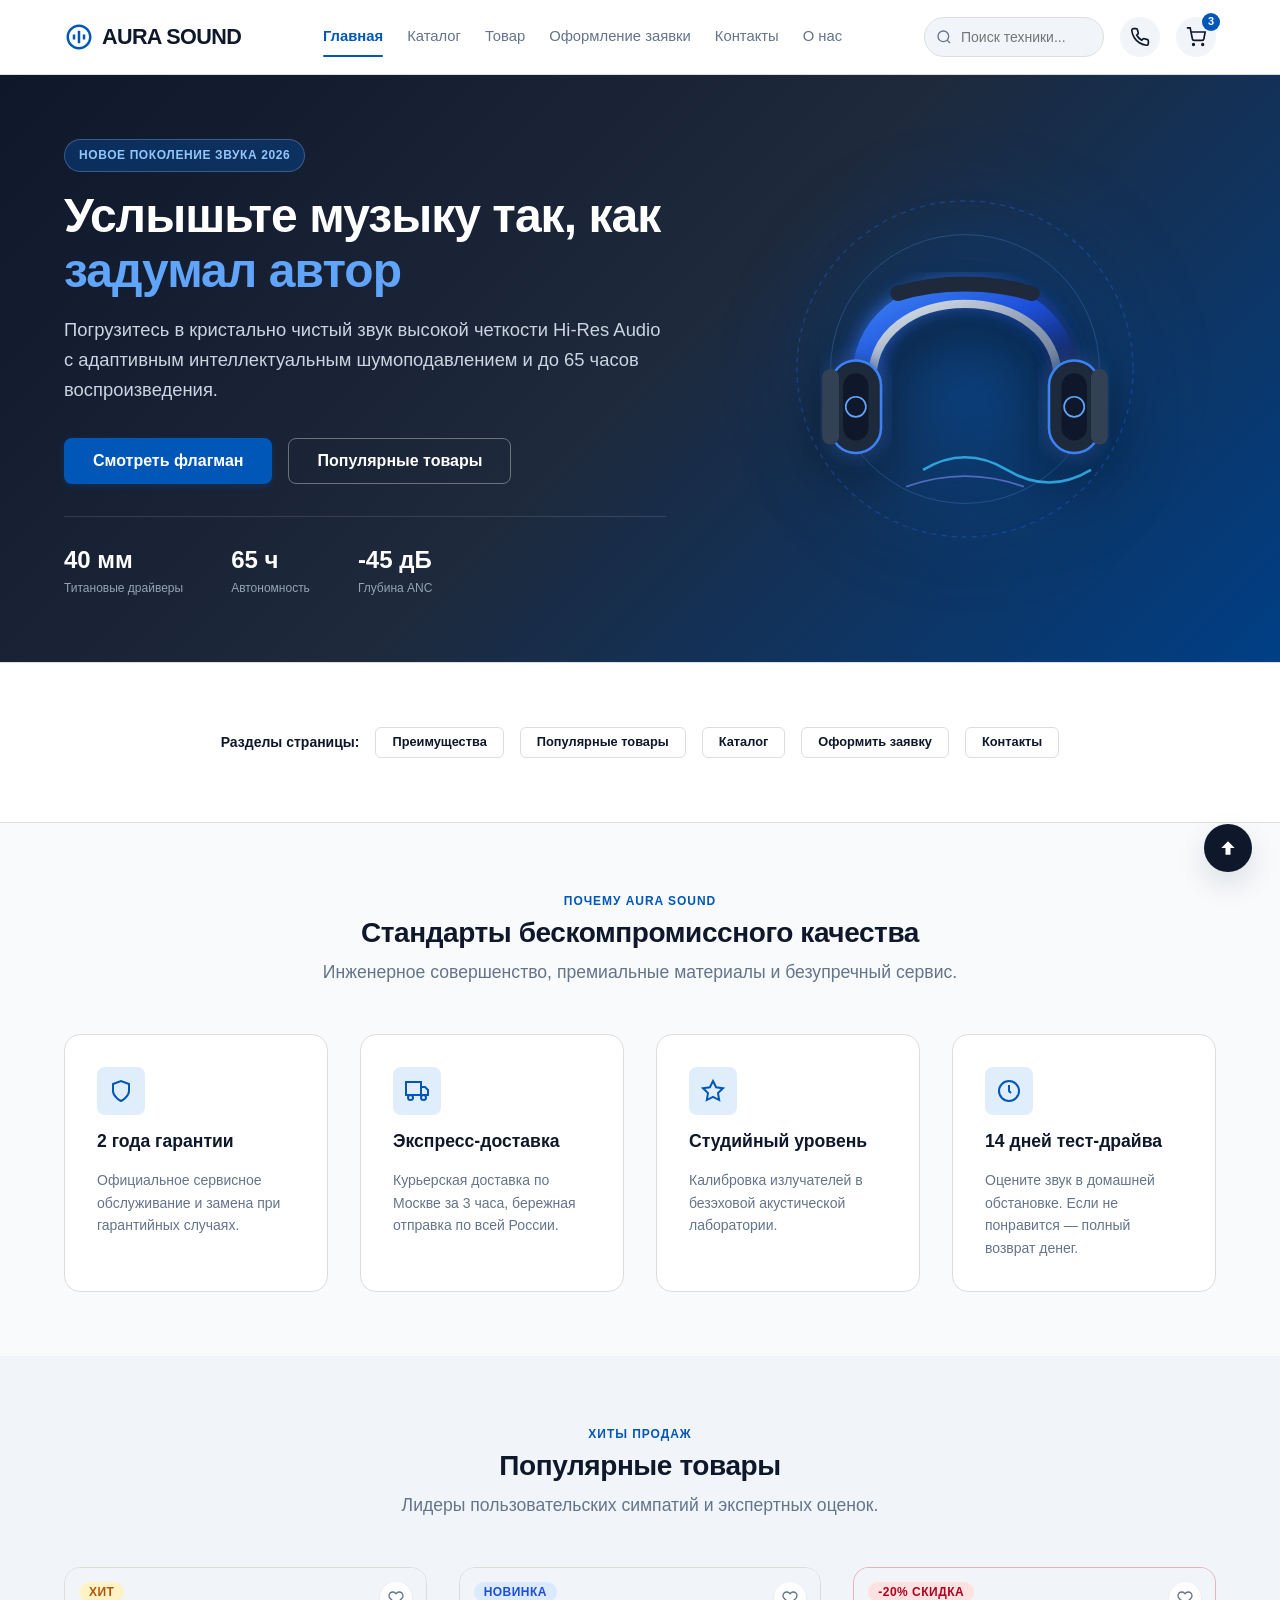
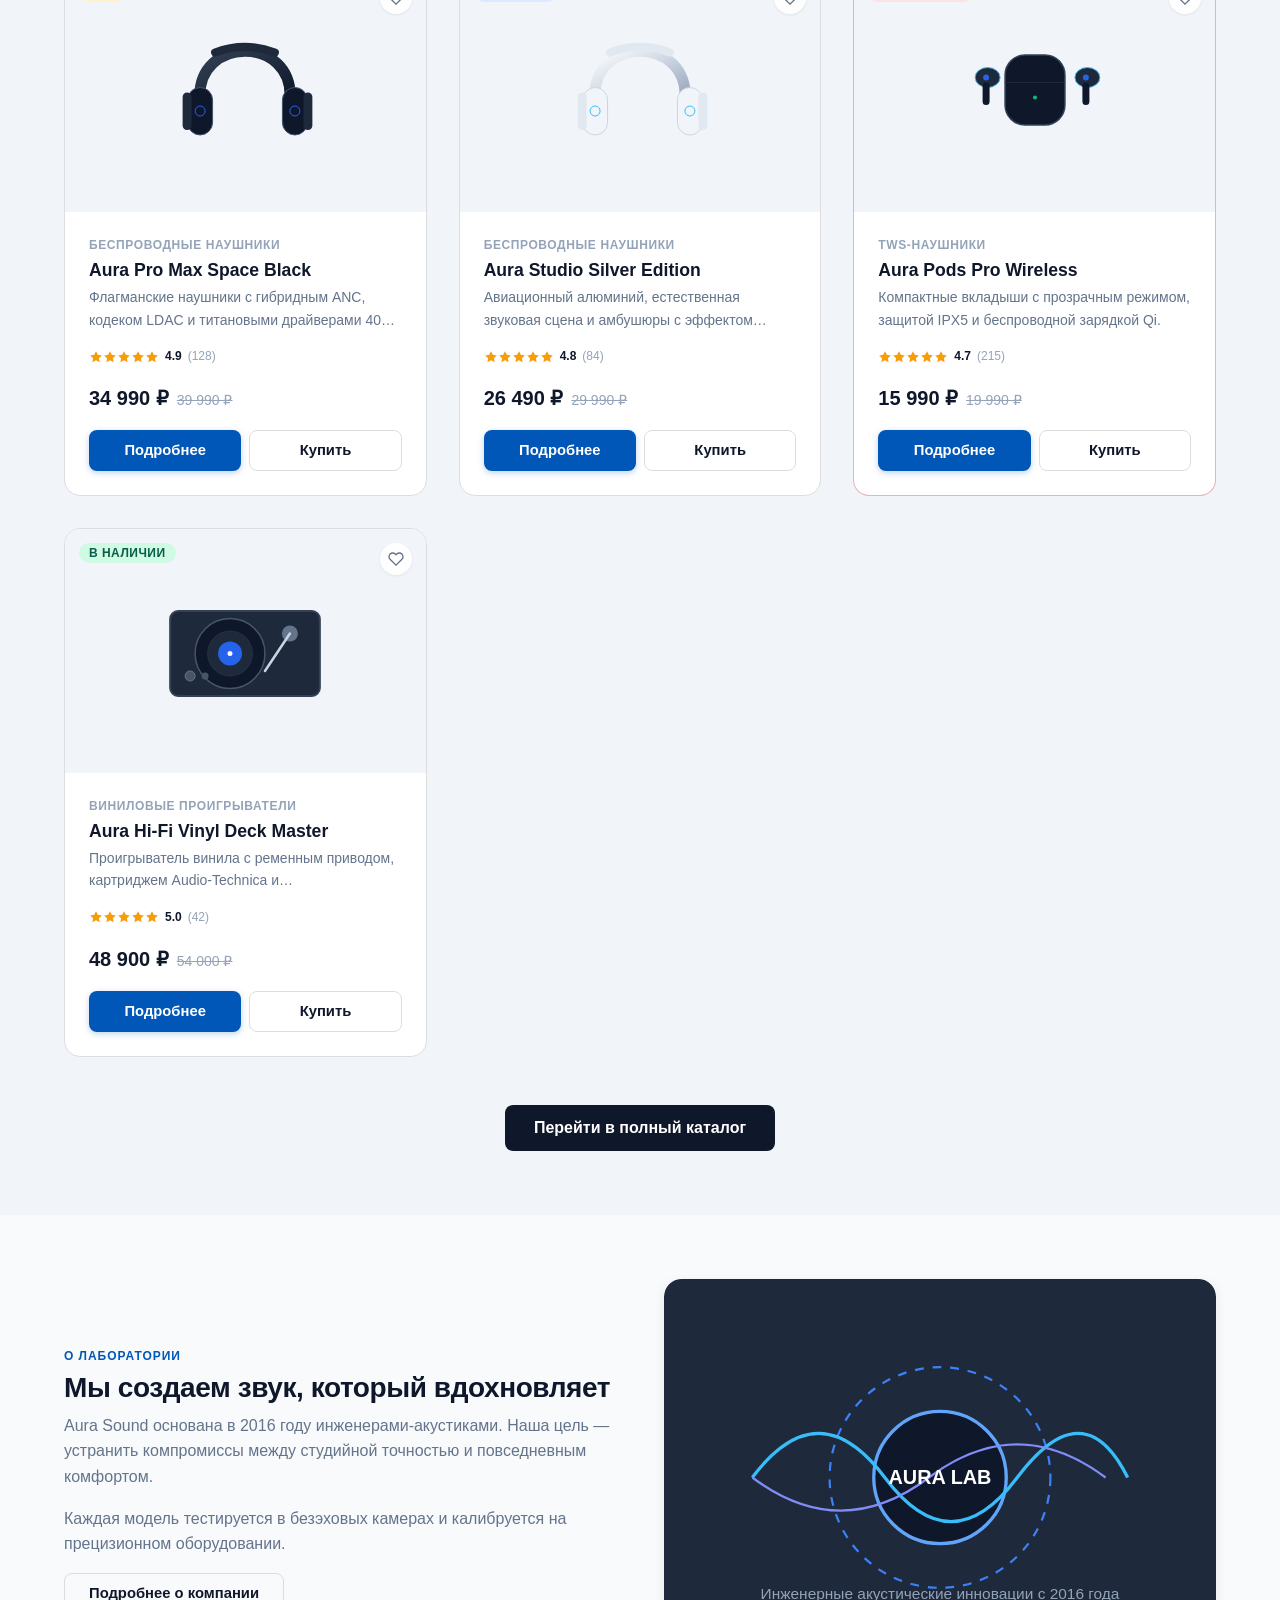
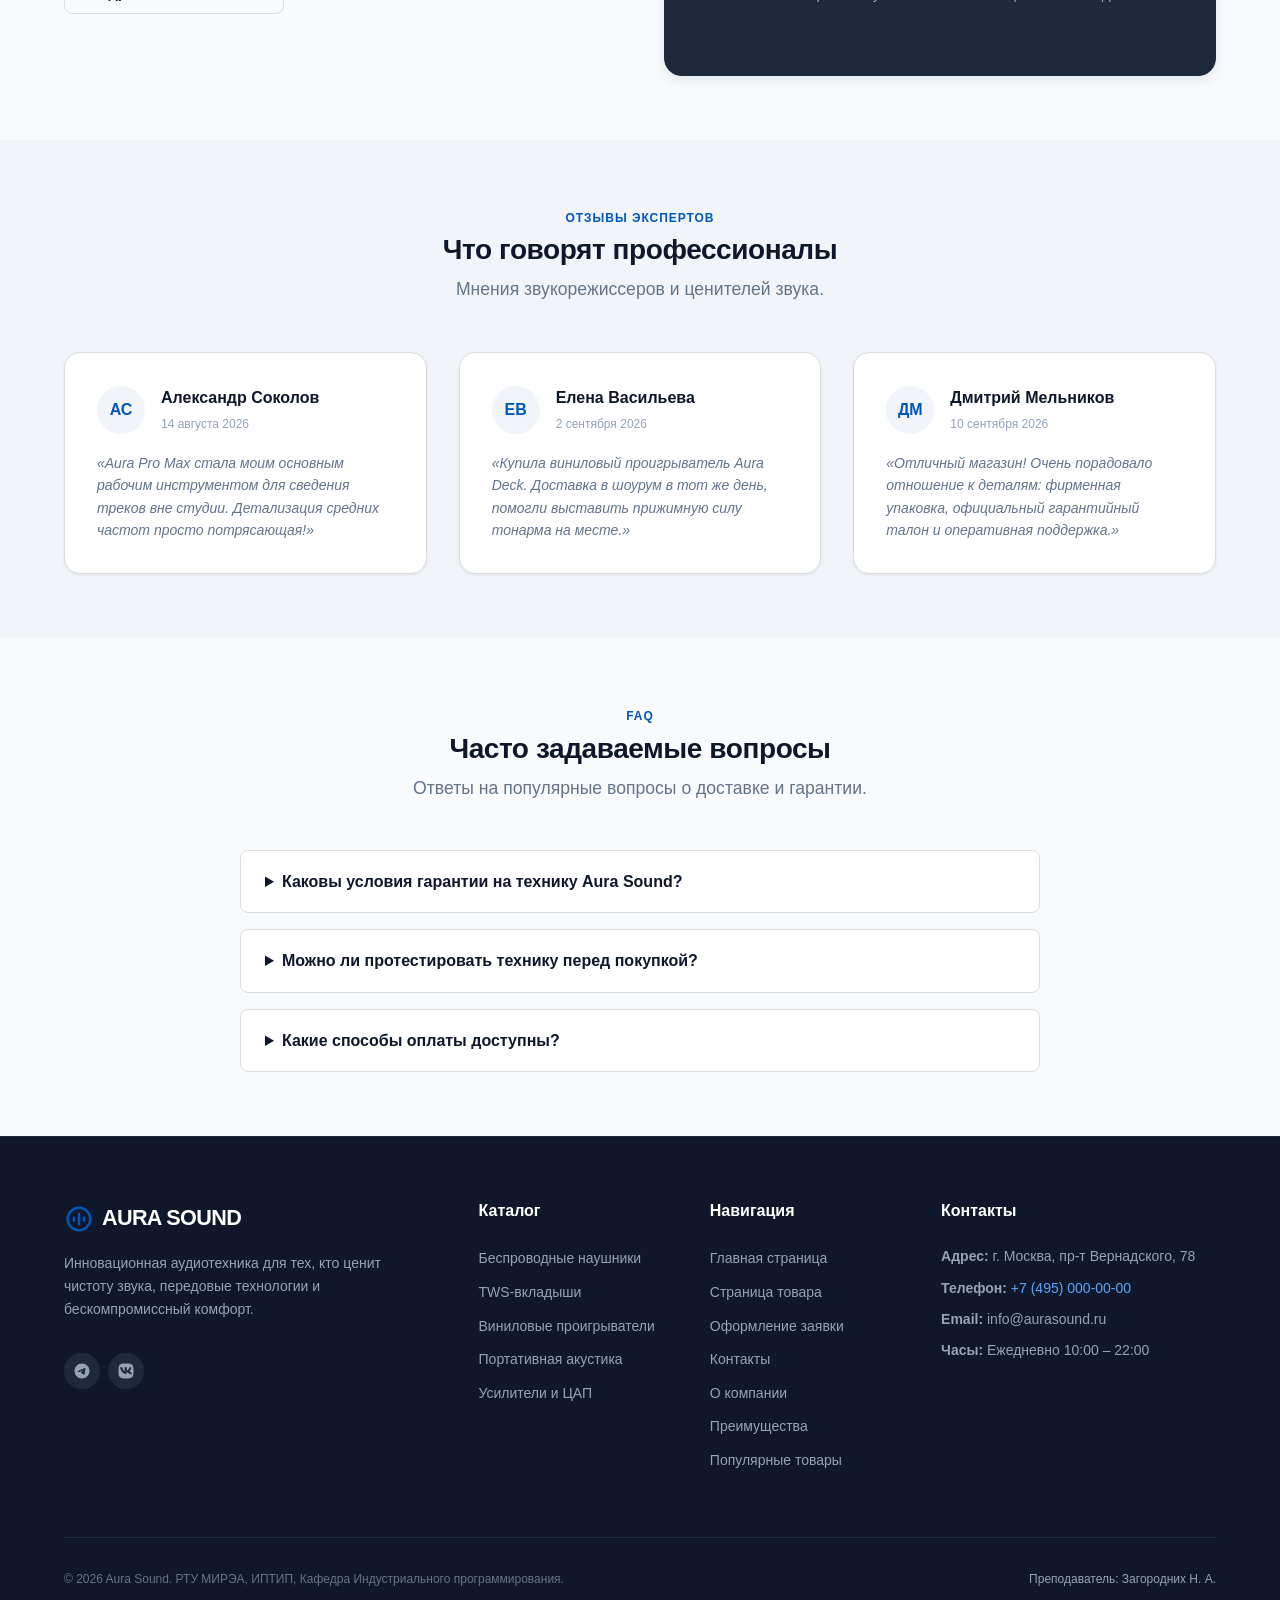
==== index.html @ e0ebefb5 "Разработка структуры и семантической разметки HTML-страниц" ====
<!DOCTYPE html>
<html lang="ru">
<head>
  <meta charset="UTF-8">
  <meta name="viewport" content="width=device-width, initial-scale=1.0">
  <meta name="description" content="Aura Sound — интернет-магазин аудиотехники, наушников и Hi-Fi компонентов.">
  <title>Главная — Aura Sound</title>
  <link rel="stylesheet" href="css/style.css">
</head>
<body id="top">
  <a href="#main-content" class="skip-link">Перейти к основному контенту</a>
  <header class="site-header">
    <div class="container site-header__inner">
      <a href="index.html" class="site-header__logo" aria-label="Aura Sound Главная">
        <svg class="site-header__logo-icon" viewBox="0 0 24 24">
          <path d="M12 2C6.48 2 2 6.48 2 12s4.48 10 10 10 10-4.48 10-10S17.52 2 12 2zm0 18c-4.41 0-8-3.59-8-8s3.59-8 8-8 8 3.59 8 8-3.59 8-8 8zm-1-13h2v10h-2zm-4 3h2v4H7zm8 0h2v4h-2z"/>
        </svg>
        <span>AURA SOUND</span>
      </a>

      <nav class="site-nav" aria-label="Основное меню">
        <ul class="site-nav__list">
          <li class="site-nav__item"><a href="index.html" class="site-nav__link site-nav__link--active" aria-current="page">Главная</a></li>
          <li class="site-nav__item"><a href="catalog.html" class="site-nav__link">Каталог</a></li>
          <li class="site-nav__item"><a href="product.html" class="site-nav__link">Товар</a></li>
          <li class="site-nav__item"><a href="order.html" class="site-nav__link">Оформление заявки</a></li>
          <li class="site-nav__item"><a href="contacts.html" class="site-nav__link">Контакты</a></li>
          <li class="site-nav__item"><a href="about.html" class="site-nav__link">О нас</a></li>
        </ul>
      </nav>

      <div class="site-header__actions">
        <div class="site-header__search">
          <svg class="site-header__search-icon" viewBox="0 0 24 24" fill="none" stroke="currentColor" stroke-width="2">
            <circle cx="11" cy="11" r="8"></circle>
            <line x1="21" y1="21" x2="16.65" y2="16.65"></line>
          </svg>
          <input type="search" class="site-header__search-input" placeholder="Поиск техники..." aria-label="Поиск по сайту">
        </div>

        <a href="#order-modal" data-modal-open class="site-header__action-btn" title="Быстрый заказ" aria-label="Быстрый заказ">
          <svg width="20" height="20" viewBox="0 0 24 24" fill="none" stroke="currentColor" stroke-width="2">
            <path d="M22 16.92v3a2 2 0 0 1-2.18 2 19.79 19.79 0 0 1-8.63-3.07 19.5 19.5 0 0 1-6-6 19.79 19.79 0 0 1-3.07-8.67A2 2 0 0 1 4.11 2h3a2 2 0 0 1 2 1.72 12.84 12.84 0 0 0 .7 2.81 2 2 0 0 1-.45 2.11L8.09 9.91a16 16 0 0 0 6 6l1.27-1.27a2 2 0 0 1 2.11-.45 12.84 12.84 0 0 0 2.81.7A2 2 0 0 1 22 16.92z"></path>
          </svg>
        </a>

        <a href="order.html" class="site-header__action-btn" title="Корзина" aria-label="Корзина">
          <svg width="20" height="20" viewBox="0 0 24 24" fill="none" stroke="currentColor" stroke-width="2">
            <circle cx="9" cy="21" r="1"></circle>
            <circle cx="20" cy="21" r="1"></circle>
            <path d="M1 1h4l2.68 13.39a2 2 0 0 0 2 1.61h9.72a2 2 0 0 0 2-1.61L23 6H6"></path>
          </svg>
          <span class="site-header__cart-badge">3</span>
        </a>
      </div>
    </div>
  </header>
  <main id="main-content" class="main">
    <section class="hero" aria-label="Промо-баннер">
      <div class="container hero__container">
        <div class="hero__content">
          <div class="hero__badge">Новое поколение звука 2026</div>
          <h1 class="hero__title">Услышьте музыку так, как <span>задумал автор</span></h1>
          <p class="hero__description">
            Погрузитесь в кристально чистый звук высокой четкости Hi-Res Audio с адаптивным интеллектуальным шумоподавлением и до 65 часов воспроизведения.
          </p>
          <div class="hero__buttons">
            <a href="product.html" class="button button--primary button--lg">Смотреть флагман</a>
            <a href="#popular" class="button button--outline-light button--lg">Популярные товары</a>
          </div>
          <div class="hero__stats">
            <div class="hero__stat-item">
              <span class="hero__stat-num">40 мм</span>
              <span class="hero__stat-label">Титановые драйверы</span>
            </div>
            <div class="hero__stat-item">
              <span class="hero__stat-num">65 ч</span>
              <span class="hero__stat-label">Автономность</span>
            </div>
            <div class="hero__stat-item">
              <span class="hero__stat-num">-45 дБ</span>
              <span class="hero__stat-label">Глубина ANC</span>
            </div>
          </div>
        </div>
        <div class="hero__image-wrapper">
          <div class="hero__image-bg"></div>
          <img src="images/hero-headphones.svg" alt="Наушники Aura Pro Max" class="hero__image">
        </div>
      </div>
    </section>

    <section class="section section--surface" aria-label="Быстрая навигация">
      <div class="container" style="display: flex; align-items: center; justify-content: center; gap: 16px; flex-wrap: wrap;">
        <span style="font-weight: 600; color: var(--color-text); font-size: 0.875rem;">Разделы страницы:</span>
        <a href="index.html#advantages" class="button button--outline button--sm">Преимущества</a>
        <a href="index.html#popular" class="button button--outline button--sm">Популярные товары</a>
        <a href="catalog.html" class="button button--outline button--sm">Каталог</a>
        <a href="order.html" class="button button--outline button--sm">Оформить заявку</a>
        <a href="index.html#contacts" class="button button--outline button--sm">Контакты</a>
      </div>
    </section>

    <section id="advantages" class="section">
      <div class="container">
        <header class="section__header">
          <span class="section__tag">Почему Aura Sound</span>
          <h2 class="section__title">Стандарты бескомпромиссного качества</h2>
          <p class="section__subtitle">Инженерное совершенство, премиальные материалы и безупречный сервис.</p>
        </header>
        <div class="grid-features">
          <article class="feature-card">
            <div class="feature-card__icon-box">
              <svg width="24" height="24" viewBox="0 0 24 24" fill="none" stroke="currentColor" stroke-width="2"><path d="M12 22s8-4 8-10V5l-8-3-8 3v7c0 6 8 10 8 10z"/></svg>
            </div>
            <h3 class="feature-card__title">2 года гарантии</h3>
            <p class="feature-card__text">Официальное сервисное обслуживание и замена при гарантийных случаях.</p>
          </article>
          <article class="feature-card">
            <div class="feature-card__icon-box">
              <svg width="24" height="24" viewBox="0 0 24 24" fill="none" stroke="currentColor" stroke-width="2"><rect x="1" y="3" width="15" height="13"/><polygon points="16 8 20 8 23 11 23 16 16 16 16 8"/><circle cx="5.5" cy="18.5" r="2.5"/><circle cx="18.5" cy="18.5" r="2.5"/></svg>
            </div>
            <h3 class="feature-card__title">Экспресс-доставка</h3>
            <p class="feature-card__text">Курьерская доставка по Москве за 3 часа, бережная отправка по всей России.</p>
          </article>
          <article class="feature-card">
            <div class="feature-card__icon-box">
              <svg width="24" height="24" viewBox="0 0 24 24" fill="none" stroke="currentColor" stroke-width="2"><polygon points="12 2 15.09 8.26 22 9.27 17 14.14 18.18 21.02 12 17.77 5.82 21.02 7 14.14 2 9.27 8.91 8.26 12 2"/></svg>
            </div>
            <h3 class="feature-card__title">Студийный уровень</h3>
            <p class="feature-card__text">Калибровка излучателей в безэховой акустической лаборатории.</p>
          </article>
          <article class="feature-card">
            <div class="feature-card__icon-box">
              <svg width="24" height="24" viewBox="0 0 24 24" fill="none" stroke="currentColor" stroke-width="2"><circle cx="12" cy="12" r="10"/><polyline points="12 6 12 12 14 14"/></svg>
            </div>
            <h3 class="feature-card__title">14 дней тест-драйва</h3>
            <p class="feature-card__text">Оцените звук в домашней обстановке. Если не понравится — полный возврат денег.</p>
          </article>
        </div>
      </div>
    </section>

    <section id="popular" class="section section--muted">
      <div class="container">
        <header class="section__header">
          <span class="section__tag">Хиты продаж</span>
          <h2 class="section__title">Популярные товары</h2>
          <p class="section__subtitle">Лидеры пользовательских симпатий и экспертных оценок.</p>
        </header>

        <div class="grid-catalog">
          <article class="product-card">
            <span class="badge badge--hit product-card__badge">Хит</span>
            <a href="#order-modal" data-modal-open class="product-card__wishlist-btn" title="В избранное" aria-label="В избранное">
              <svg width="16" height="16" viewBox="0 0 24 24" fill="none" stroke="currentColor" stroke-width="2"><path d="M20.84 4.61a5.5 5.5 0 0 0-7.78 0L12 5.67l-1.06-1.06a5.5 5.5 0 0 0-7.78 7.78l1.06 1.06L12 21.23l7.78-7.78 1.06-1.06a5.5 5.5 0 0 0 0-7.78z"/></svg>
            </a>
            <div class="product-card__image-box">
              <img src="images/product-headphones-black.svg" alt="Aura Pro Max" class="product-card__img">
            </div>
            <div class="product-card__body">
              <span class="product-card__category">Беспроводные наушники</span>
              <h3 class="product-card__title"><a href="product.html" class="product-card__title-link">Aura Pro Max Space Black</a></h3>
              <p class="product-card__description">Флагманские наушники с гибридным ANC, кодеком LDAC и титановыми драйверами 40 мм.</p>
              <div class="product-card__rating">
                <div class="product-card__stars">
                  <svg viewBox="0 0 24 24"><polygon points="12 2 15.09 8.26 22 9.27 17 14.14 18.18 21.02 12 17.77 5.82 21.02 7 14.14 2 9.27 8.91 8.26 12 2"/></svg>
                  <svg viewBox="0 0 24 24"><polygon points="12 2 15.09 8.26 22 9.27 17 14.14 18.18 21.02 12 17.77 5.82 21.02 7 14.14 2 9.27 8.91 8.26 12 2"/></svg>
                  <svg viewBox="0 0 24 24"><polygon points="12 2 15.09 8.26 22 9.27 17 14.14 18.18 21.02 12 17.77 5.82 21.02 7 14.14 2 9.27 8.91 8.26 12 2"/></svg>
                  <svg viewBox="0 0 24 24"><polygon points="12 2 15.09 8.26 22 9.27 17 14.14 18.18 21.02 12 17.77 5.82 21.02 7 14.14 2 9.27 8.91 8.26 12 2"/></svg>
                  <svg viewBox="0 0 24 24"><polygon points="12 2 15.09 8.26 22 9.27 17 14.14 18.18 21.02 12 17.77 5.82 21.02 7 14.14 2 9.27 8.91 8.26 12 2"/></svg>
                </div>
                <span class="product-card__rating-value">4.9</span>
                <span class="product-card__reviews-count">(128)</span>
              </div>
              <div class="product-card__price-row">
                <span class="product-card__price">34 990 ₽</span>
                <span class="product-card__price-old">39 990 ₽</span>
              </div>
              <footer class="product-card__footer">
                <a href="product.html" class="button button--primary product-card__button">Подробнее</a>
                <a href="order.html" class="button button--outline product-card__button">Купить</a>
              </footer>
            </div>
          </article>

          <article class="product-card">
            <span class="badge badge--new product-card__badge">Новинка</span>
            <a href="#order-modal" data-modal-open class="product-card__wishlist-btn" title="В избранное" aria-label="В избранное">
              <svg width="16" height="16" viewBox="0 0 24 24" fill="none" stroke="currentColor" stroke-width="2"><path d="M20.84 4.61a5.5 5.5 0 0 0-7.78 0L12 5.67l-1.06-1.06a5.5 5.5 0 0 0-7.78 7.78l1.06 1.06L12 21.23l7.78-7.78 1.06-1.06a5.5 5.5 0 0 0 0-7.78z"/></svg>
            </a>
            <div class="product-card__image-box">
              <img src="images/product-headphones-silver.svg" alt="Aura Studio Silver" class="product-card__img">
            </div>
            <div class="product-card__body">
              <span class="product-card__category">Беспроводные наушники</span>
              <h3 class="product-card__title"><a href="product.html" class="product-card__title-link">Aura Studio Silver Edition</a></h3>
              <p class="product-card__description">Авиационный алюминий, естественная звуковая сцена и амбушюры с эффектом памяти.</p>
              <div class="product-card__rating">
                <div class="product-card__stars">
                  <svg viewBox="0 0 24 24"><polygon points="12 2 15.09 8.26 22 9.27 17 14.14 18.18 21.02 12 17.77 5.82 21.02 7 14.14 2 9.27 8.91 8.26 12 2"/></svg>
                  <svg viewBox="0 0 24 24"><polygon points="12 2 15.09 8.26 22 9.27 17 14.14 18.18 21.02 12 17.77 5.82 21.02 7 14.14 2 9.27 8.91 8.26 12 2"/></svg>
                  <svg viewBox="0 0 24 24"><polygon points="12 2 15.09 8.26 22 9.27 17 14.14 18.18 21.02 12 17.77 5.82 21.02 7 14.14 2 9.27 8.91 8.26 12 2"/></svg>
                  <svg viewBox="0 0 24 24"><polygon points="12 2 15.09 8.26 22 9.27 17 14.14 18.18 21.02 12 17.77 5.82 21.02 7 14.14 2 9.27 8.91 8.26 12 2"/></svg>
                  <svg viewBox="0 0 24 24"><polygon points="12 2 15.09 8.26 22 9.27 17 14.14 18.18 21.02 12 17.77 5.82 21.02 7 14.14 2 9.27 8.91 8.26 12 2"/></svg>
                </div>
                <span class="product-card__rating-value">4.8</span>
                <span class="product-card__reviews-count">(84)</span>
              </div>
              <div class="product-card__price-row">
                <span class="product-card__price">26 490 ₽</span>
                <span class="product-card__price-old">29 990 ₽</span>
              </div>
              <footer class="product-card__footer">
                <a href="product.html" class="button button--primary product-card__button">Подробнее</a>
                <a href="order.html" class="button button--outline product-card__button">Купить</a>
              </footer>
            </div>
          </article>

          <article class="product-card product-card--discount">
            <span class="badge badge--discount product-card__badge">-20% Скидка</span>
            <a href="#order-modal" data-modal-open class="product-card__wishlist-btn" title="В избранное" aria-label="В избранное">
              <svg width="16" height="16" viewBox="0 0 24 24" fill="none" stroke="currentColor" stroke-width="2"><path d="M20.84 4.61a5.5 5.5 0 0 0-7.78 0L12 5.67l-1.06-1.06a5.5 5.5 0 0 0-7.78 7.78l1.06 1.06L12 21.23l7.78-7.78 1.06-1.06a5.5 5.5 0 0 0 0-7.78z"/></svg>
            </a>
            <div class="product-card__image-box">
              <img src="images/product-earbuds.svg" alt="Aura Pods Pro" class="product-card__img">
            </div>
            <div class="product-card__body">
              <span class="product-card__category">TWS-наушники</span>
              <h3 class="product-card__title"><a href="product.html" class="product-card__title-link">Aura Pods Pro Wireless</a></h3>
              <p class="product-card__description">Компактные вкладыши с прозрачным режимом, защитой IPX5 и беспроводной зарядкой Qi.</p>
              <div class="product-card__rating">
                <div class="product-card__stars">
                  <svg viewBox="0 0 24 24"><polygon points="12 2 15.09 8.26 22 9.27 17 14.14 18.18 21.02 12 17.77 5.82 21.02 7 14.14 2 9.27 8.91 8.26 12 2"/></svg>
                  <svg viewBox="0 0 24 24"><polygon points="12 2 15.09 8.26 22 9.27 17 14.14 18.18 21.02 12 17.77 5.82 21.02 7 14.14 2 9.27 8.91 8.26 12 2"/></svg>
                  <svg viewBox="0 0 24 24"><polygon points="12 2 15.09 8.26 22 9.27 17 14.14 18.18 21.02 12 17.77 5.82 21.02 7 14.14 2 9.27 8.91 8.26 12 2"/></svg>
                  <svg viewBox="0 0 24 24"><polygon points="12 2 15.09 8.26 22 9.27 17 14.14 18.18 21.02 12 17.77 5.82 21.02 7 14.14 2 9.27 8.91 8.26 12 2"/></svg>
                  <svg viewBox="0 0 24 24"><polygon points="12 2 15.09 8.26 22 9.27 17 14.14 18.18 21.02 12 17.77 5.82 21.02 7 14.14 2 9.27 8.91 8.26 12 2"/></svg>
                </div>
                <span class="product-card__rating-value">4.7</span>
                <span class="product-card__reviews-count">(215)</span>
              </div>
              <div class="product-card__price-row">
                <span class="product-card__price">15 990 ₽</span>
                <span class="product-card__price-old">19 990 ₽</span>
              </div>
              <footer class="product-card__footer">
                <a href="product.html" class="button button--primary product-card__button">Подробнее</a>
                <a href="order.html" class="button button--outline product-card__button">Купить</a>
              </footer>
            </div>
          </article>

          <article class="product-card">
            <span class="badge badge--stock product-card__badge">В наличии</span>
            <a href="#order-modal" data-modal-open class="product-card__wishlist-btn" title="В избранное" aria-label="В избранное">
              <svg width="16" height="16" viewBox="0 0 24 24" fill="none" stroke="currentColor" stroke-width="2"><path d="M20.84 4.61a5.5 5.5 0 0 0-7.78 0L12 5.67l-1.06-1.06a5.5 5.5 0 0 0-7.78 7.78l1.06 1.06L12 21.23l7.78-7.78 1.06-1.06a5.5 5.5 0 0 0 0-7.78z"/></svg>
            </a>
            <div class="product-card__image-box">
              <img src="images/product-turntable.svg" alt="Aura Vinyl Deck" class="product-card__img">
            </div>
            <div class="product-card__body">
              <span class="product-card__category">Виниловые проигрыватели</span>
              <h3 class="product-card__title"><a href="product.html" class="product-card__title-link">Aura Hi-Fi Vinyl Deck Master</a></h3>
              <p class="product-card__description">Проигрыватель винила с ременным приводом, картриджем Audio-Technica и фонокорректором.</p>
              <div class="product-card__rating">
                <div class="product-card__stars">
                  <svg viewBox="0 0 24 24"><polygon points="12 2 15.09 8.26 22 9.27 17 14.14 18.18 21.02 12 17.77 5.82 21.02 7 14.14 2 9.27 8.91 8.26 12 2"/></svg>
                  <svg viewBox="0 0 24 24"><polygon points="12 2 15.09 8.26 22 9.27 17 14.14 18.18 21.02 12 17.77 5.82 21.02 7 14.14 2 9.27 8.91 8.26 12 2"/></svg>
                  <svg viewBox="0 0 24 24"><polygon points="12 2 15.09 8.26 22 9.27 17 14.14 18.18 21.02 12 17.77 5.82 21.02 7 14.14 2 9.27 8.91 8.26 12 2"/></svg>
                  <svg viewBox="0 0 24 24"><polygon points="12 2 15.09 8.26 22 9.27 17 14.14 18.18 21.02 12 17.77 5.82 21.02 7 14.14 2 9.27 8.91 8.26 12 2"/></svg>
                  <svg viewBox="0 0 24 24"><polygon points="12 2 15.09 8.26 22 9.27 17 14.14 18.18 21.02 12 17.77 5.82 21.02 7 14.14 2 9.27 8.91 8.26 12 2"/></svg>
                </div>
                <span class="product-card__rating-value">5.0</span>
                <span class="product-card__reviews-count">(42)</span>
              </div>
              <div class="product-card__price-row">
                <span class="product-card__price">48 900 ₽</span>
                <span class="product-card__price-old">54 000 ₽</span>
              </div>
              <footer class="product-card__footer">
                <a href="product.html" class="button button--primary product-card__button">Подробнее</a>
                <a href="order.html" class="button button--outline product-card__button">Купить</a>
              </footer>
            </div>
          </article>
        </div>

        <div style="text-align: center; margin-top: var(--space-2xl);">
          <a href="catalog.html" class="button button--dark button--lg">Перейти в полный каталог</a>
        </div>
      </div>
    </section>

    <section class="section">
      <div class="container">
        <div class="grid-2col">
          <div>
            <span class="section__tag">О лаборатории</span>
            <h2 class="section__title">Мы создаем звук, который вдохновляет</h2>
            <p style="color: var(--color-text-muted);">
              Aura Sound основана в 2016 году инженерами-акустиками. Наша цель — устранить компромиссы между студийной точностью и повседневным комфортом.
            </p>
            <p style="color: var(--color-text-muted);">
              Каждая модель тестируется в безэховых камерах и калибруется на прецизионном оборудовании.
            </p>
            <a href="about.html" class="button button--outline">Подробнее о компании</a>
          </div>
          <div>
            <img src="images/about-history.svg" alt="Акустическая лаборатория" style="border-radius: var(--radius-lg); box-shadow: var(--shadow-md);">
          </div>
        </div>
      </div>
    </section>

    <section class="section section--muted">
      <div class="container">
        <header class="section__header">
          <span class="section__tag">Отзывы экспертов</span>
          <h2 class="section__title">Что говорят профессионалы</h2>
          <p class="section__subtitle">Мнения звукорежиссеров и ценителей звука.</p>
        </header>
        <div class="grid-3col">
          <article class="review-card">
            <div class="review-card__header">
              <div class="review-card__avatar">АС</div>
              <div>
                <div class="review-card__name">Александр Соколов</div>
                <time datetime="2026-08-14" class="review-card__date">14 августа 2026</time>
              </div>
            </div>
            <p class="review-card__text">
              «Aura Pro Max стала моим основным рабочим инструментом для сведения треков вне студии. Детализация средних частот просто потрясающая!»
            </p>
          </article>
          <article class="review-card">
            <div class="review-card__header">
              <div class="review-card__avatar">ЕВ</div>
              <div>
                <div class="review-card__name">Елена Васильева</div>
                <time datetime="2026-09-02" class="review-card__date">2 сентября 2026</time>
              </div>
            </div>
            <p class="review-card__text">
              «Купила виниловый проигрыватель Aura Deck. Доставка в шоурум в тот же день, помогли выставить прижимную силу тонарма на месте.»
            </p>
          </article>
          <article class="review-card">
            <div class="review-card__header">
              <div class="review-card__avatar">ДМ</div>
              <div>
                <div class="review-card__name">Дмитрий Мельников</div>
                <time datetime="2026-09-10" class="review-card__date">10 сентября 2026</time>
              </div>
            </div>
            <p class="review-card__text">
              «Отличный магазин! Очень порадовало отношение к деталям: фирменная упаковка, официальный гарантийный талон и оперативная поддержка.»
            </p>
          </article>
        </div>
      </div>
    </section>

    <section class="section">
      <div class="container">
        <header class="section__header">
          <span class="section__tag">FAQ</span>
          <h2 class="section__title">Часто задаваемые вопросы</h2>
          <p class="section__subtitle">Ответы на популярные вопросы о доставке и гарантии.</p>
        </header>
        <div style="max-width: 800px; margin: 0 auto; display: flex; flex-direction: column; gap: 16px;">
          <details style="background: var(--color-surface); border: 1px solid var(--color-border); border-radius: var(--radius-md); padding: 18px 24px; cursor: pointer;">
            <summary style="font-weight: 600; color: var(--color-text); outline: none;">Каковы условия гарантии на технику Aura Sound?</summary>
            <p style="margin-top: 12px; color: var(--color-text-muted); font-size: 0.875rem;">
              На всю продукцию действует 2 года официальной гарантии с сервисным обслуживанием и быстрой заменой.
            </p>
          </details>
          <details style="background: var(--color-surface); border: 1px solid var(--color-border); border-radius: var(--radius-md); padding: 18px 24px; cursor: pointer;">
            <summary style="font-weight: 600; color: var(--color-text); outline: none;">Можно ли протестировать технику перед покупкой?</summary>
            <p style="margin-top: 12px; color: var(--color-text-muted); font-size: 0.875rem;">
              Да, в наших шоурумах оборудованы зоны прослушивания, где можно оценить любые треки со своего плеера или смартфона.
            </p>
          </details>
          <details style="background: var(--color-surface); border: 1px solid var(--color-border); border-radius: var(--radius-md); padding: 18px 24px; cursor: pointer;">
            <summary style="font-weight: 600; color: var(--color-text); outline: none;">Какие способы оплаты доступны?</summary>
            <p style="margin-top: 12px; color: var(--color-text-muted); font-size: 0.875rem;">
              Оплата банковскими картами (МИР, Visa, Mastercard), через СБП по QR-коду, а также при получении курьеру.
            </p>
          </details>
        </div>
      </div>
    </section>
  </main>
  <footer class="site-footer" id="contacts">
    <div class="container">
      <div class="site-footer__grid">
        <div class="site-footer__brand">
          <a href="index.html" class="site-header__logo site-footer__logo">
            <svg class="site-header__logo-icon" viewBox="0 0 24 24">
              <path d="M12 2C6.48 2 2 6.48 2 12s4.48 10 10 10 10-4.48 10-10S17.52 2 12 2zm0 18c-4.41 0-8-3.59-8-8s3.59-8 8-8 8 3.59 8 8-3.59 8-8 8zm-1-13h2v10h-2zm-4 3h2v4H7zm8 0h2v4h-2z"/>
            </svg>
            <span>AURA SOUND</span>
          </a>
          <p class="site-footer__text">
            Инновационная аудиотехника для тех, кто ценит чистоту звука, передовые технологии и бескомпромиссный комфорт.
          </p>
          <div class="site-footer__socials">
            <a href="https://t.me" target="_blank" rel="noopener noreferrer" class="site-footer__social-link" title="Telegram" aria-label="Telegram">
              <svg width="18" height="18" viewBox="0 0 24 24" fill="currentColor"><path d="M12 2C6.48 2 2 6.48 2 12s4.48 10 10 10 10-4.48 10-10S17.52 2 12 2zm4.64 6.8c-.15 1.58-.8 5.42-1.13 7.19-.14.75-.42 1-.68 1.03-.58.05-1.02-.38-1.58-.75-.88-.58-1.38-.94-2.23-1.5-.99-.65-.35-1.01.22-1.59.15-.15 2.71-2.48 2.76-2.69a.2.2 0 00-.05-.18c-.06-.05-.14-.03-.21-.02-.09.02-1.49.95-4.22 2.79-.4.27-.76.41-1.08.4-.36-.01-1.04-.2-1.55-.37-.63-.2-1.12-.31-1.08-.66.02-.18.27-.36.75-.55 2.92-1.27 4.86-2.11 5.83-2.51 2.78-1.16 3.35-1.36 3.73-1.36.08 0 .27.02.39.12.1.08.13.19.14.27-.01.06.01.24 0 .37z"/></svg>
            </a>
            <a href="https://vk.com" target="_blank" rel="noopener noreferrer" class="site-footer__social-link" title="VKontakte" aria-label="VKontakte">
              <svg width="18" height="18" viewBox="0 0 24 24" fill="currentColor"><path d="M15.07 2H8.93C4.33 2 2 4.33 2 8.93v6.14C2 19.67 4.33 22 8.93 22h6.14c4.6 0 6.93-2.33 6.93-6.93V8.93C22 4.33 19.67 2 15.07 2zm3.38 13.91h-1.62c-.61 0-.8-.49-1.9-1.59-1-.96-1.44-1.08-1.69-1.08-.34 0-.44.1-.44.59v1.43c0 .39-.12.65-1.15.65-1.7 0-3.59-1.03-4.92-2.95-2-2.85-2.55-5-2.55-5.44 0-.25.1-.48.59-.48h1.62c.44 0 .61.2.78.68.85 2.49 2.28 4.67 2.87 4.67.22 0 .32-.1.32-.66v-2.56c-.07-1.18-.69-1.28-.69-1.7 0-.2.17-.4.44-.4h2.55c.37 0 .5.2.5.64v3.47c0 .37.17.5.27.5.22 0 .4-.13.82-.55 1.27-1.42 2.18-3.63 2.18-3.63.12-.25.32-.47.76-.47h1.62c.49 0 .6.25.49.64-.2 0.93-2.15 3.69-2.25 3.86-.2.32-.28.46 0 .83.2.27.87.85 1.32 1.37.82.93 1.45 1.72 1.62 2.27.17.54-.1.82-.59.82z"/></svg>
            </a>
          </div>
        </div>

        <div>
          <h4 class="site-footer__col-title">Каталог</h4>
          <ul class="site-footer__links">
            <li><a href="catalog.html" class="site-footer__link">Беспроводные наушники</a></li>
            <li><a href="catalog.html" class="site-footer__link">TWS-вкладыши</a></li>
            <li><a href="catalog.html" class="site-footer__link">Виниловые проигрыватели</a></li>
            <li><a href="catalog.html" class="site-footer__link">Портативная акустика</a></li>
            <li><a href="catalog.html" class="site-footer__link">Усилители и ЦАП</a></li>
          </ul>
        </div>

        <div>
          <h4 class="site-footer__col-title">Навигация</h4>
          <ul class="site-footer__links">
            <li><a href="index.html" class="site-footer__link">Главная страница</a></li>
            <li><a href="product.html" class="site-footer__link">Страница товара</a></li>
            <li><a href="order.html" class="site-footer__link">Оформление заявки</a></li>
            <li><a href="contacts.html" class="site-footer__link">Контакты</a></li>
            <li><a href="about.html" class="site-footer__link">О компании</a></li>
            <li><a href="index.html#advantages" class="site-footer__link">Преимущества</a></li>
            <li><a href="index.html#popular" class="site-footer__link">Популярные товары</a></li>
          </ul>
        </div>

        <div>
          <h4 class="site-footer__col-title">Контакты</h4>
          <address class="site-footer__text">
            <p style="margin-bottom: 8px;"><strong>Адрес:</strong> г. Москва, пр-т Вернадского, 78</p>
            <p style="margin-bottom: 8px;"><strong>Телефон:</strong> <a href="tel:+74950000000" class="site-footer__link" style="color: #60a5fa;">+7 (495) 000-00-00</a></p>
            <p style="margin-bottom: 8px;"><strong>Email:</strong> <a href="mailto:info@aurasound.ru" class="site-footer__link">info@aurasound.ru</a></p>
            <p style="margin-bottom: 0;"><strong>Часы:</strong> Ежедневно 10:00 – 22:00</p>
          </address>
        </div>
      </div>

      <div class="site-footer__bottom">
        <div>
          &copy; 2026 Aura Sound. РТУ МИРЭА, ИПТИП, Кафедра Индустриального программирования.
        </div>
        <div class="site-footer__author">
          Преподаватель: Загородних Н. А.
        </div>
      </div>
    </div>
  </footer>
  <aside id="order-modal" class="modal" aria-labelledby="modal-title" role="dialog" aria-modal="true">
    <a href="#main-content" data-modal-close class="modal__overlay" aria-label="Закрыть окно"></a>
    <div class="modal__dialog">
      <a href="#main-content" data-modal-close class="modal__close" aria-label="Закрыть">&times;</a>
      <header class="modal__header">
        <h3 id="modal-title" class="modal__title">Быстрый заказ в 1 клик</h3>
        <p class="modal__subtitle">Оставьте ваши контакты, и мы перезвоним в течение 10 минут.</p>
      </header>
      <form action="order.html" method="get" class="order-form" style="padding: 0; border: none; box-shadow: none;">
        <div class="order-form__field">
          <label for="modal-name" class="order-form__label">Ваше имя <span class="order-form__required">*</span></label>
          <input type="text" id="modal-name" name="name" class="order-form__input" placeholder="Иван Иванов" required minlength="2">
        </div>
        <div class="order-form__field">
          <label for="modal-phone" class="order-form__label">Номер телефона <span class="order-form__required">*</span></label>
          <input type="tel" id="modal-phone" name="phone" class="order-form__input" placeholder="+7 (999) 000-00-00" required>
        </div>
        <div class="order-form__field">
          <label for="modal-product" class="order-form__label">Выбранный товар</label>
          <select id="modal-product" name="product" class="order-form__select">
            <option value="aura-pro-max">Aura Pro Max Space Black (34 990 ₽)</option>
            <option value="aura-silver">Aura Studio Silver Edition (26 490 ₽)</option>
            <option value="aura-pods">Aura Pods Pro Wireless (15 990 ₽)</option>
            <option value="aura-deck">Aura Hi-Fi Vinyl Deck Master (48 900 ₽)</option>
          </select>
        </div>
        <div class="order-form__checkbox-wrapper">
          <input type="checkbox" id="modal-agree" name="agree" class="order-form__checkbox" required checked>
          <label for="modal-agree">Я согласен на обработку персональных данных</label>
        </div>
        <button type="submit" class="button button--primary button--block button--lg">Подтвердить заявку</button>
      </form>
    </div>
  </aside>
  <a href="#top" class="button-top" title="Наверх" aria-label="Вернуться в начало страницы">
    <svg viewBox="0 0 24 24"><path d="M12 4l-8 8h5v8h6v-8h5z"/></svg>
  </a>
  <script src="js/main.js"></script>
</body>
</html>
---- css/style.css ----
:root {
  --color-bg: #f8fafc;
  --color-surface: #ffffff;
  --color-surface-muted: #f1f5f9;
  --color-text: #0f172a;
  --color-text-muted: #64748b;
  --color-text-light: #94a3b8;
  --color-text-inverse: #ffffff;
  --color-primary: #0057b8;
  --color-primary-dark: #003f86;
  --color-primary-light: #e0edfb;
  --color-accent-secondary: #059669;
  --color-border: #dddddd;
  --color-border-hover: #cbd5e1;
  --color-danger: #b00020;
  --color-danger-bg: #fef2f2;
  --color-success: #10b981;
  --space-xs: 4px;
  --space-sm: 8px;
  --space-md: 16px;
  --space-lg: 24px;
  --space-xl: 32px;
  --space-2xl: 48px;
  --space-3xl: 64px;
  --radius-sm: 6px;
  --radius-md: 8px;
  --radius-lg: 16px;
  --radius-xl: 24px;
  --radius-full: 9999px;
  --font-base: -apple-system, BlinkMacSystemFont, "Segoe UI", Roboto, "Helvetica Neue", Arial, sans-serif;
  --container-width: 1200px;
  --shadow-sm: 0 1px 3px rgba(15, 23, 42, 0.08);
  --shadow-md: 0 4px 12px rgba(15, 23, 42, 0.08);
  --shadow-lg: 0 12px 30px rgba(15, 23, 42, 0.12);
  --shadow-modal: 0 25px 50px -12px rgba(15, 23, 42, 0.35);
  --transition-fast: 0.15s ease;
  --transition-normal: 0.25s ease;
}

*,
*::before,
*::after {
  box-sizing: border-box;
  margin: 0;
  padding: 0;
}

html {
  font-size: 16px;
  scroll-behavior: smooth;
  -webkit-text-size-adjust: 100%;
}

body {
  min-height: 100vh;
  display: flex;
  flex-direction: column;
  font-family: var(--font-base);
  font-size: 1rem;
  line-height: 1.6;
  color: var(--color-text);
  background-color: var(--color-bg);
  -webkit-font-smoothing: antialiased;
}

.skip-link {
  position: absolute;
  top: -100px;
  left: 16px;
  background: var(--color-primary);
  color: var(--color-text-inverse);
  padding: var(--space-sm) var(--space-md);
  border-radius: var(--radius-sm);
  z-index: 10000;
  text-decoration: none;
  font-weight: 600;
  transition: top var(--transition-fast);
}

.skip-link:focus {
  top: 16px;
}

:focus-visible {
  outline: 2px solid var(--color-primary);
  outline-offset: 3px;
}

h1, h2, h3, h4, h5, h6 {
  color: var(--color-text);
  font-weight: 700;
  line-height: 1.25;
}

h1 {
  font-size: 2.25rem;
  letter-spacing: -0.02em;
}

h2 {
  font-size: 1.75rem;
  letter-spacing: -0.015em;
}

h3 {
  font-size: 1.25rem;
}

p {
  margin-bottom: var(--space-md);
}

p:last-child {
  margin-bottom: 0;
}

a {
  color: var(--color-primary);
  text-decoration: none;
  transition: color var(--transition-fast);
}

a:hover {
  color: var(--color-primary-dark);
}

ul, ol {
  list-style: none;
}

img, svg {
  display: block;
  max-width: 100%;
  height: auto;
}

input, button, textarea, select {
  font: inherit;
  color: inherit;
}

button {
  cursor: pointer;
  border: none;
  background: none;
}

address {
  font-style: normal;
}

.container {
  width: 100%;
  max-width: var(--container-width);
  margin-left: auto;
  margin-right: auto;
  padding-left: var(--space-lg);
  padding-right: var(--space-lg);
}

.main {
  flex: 1 0 auto;
}

.site-header {
  position: sticky;
  top: 0;
  z-index: 100;
  background-color: rgba(255, 255, 255, 0.96);
  backdrop-filter: blur(10px);
  border-bottom: 1px solid var(--color-border);
}

.site-header__inner {
  display: flex;
  align-items: center;
  justify-content: space-between;
  height: 74px;
  gap: var(--space-lg);
}

.site-header__logo {
  display: flex;
  align-items: center;
  gap: var(--space-sm);
  text-decoration: none;
  font-weight: 800;
  font-size: 1.35rem;
  color: var(--color-text);
  letter-spacing: -0.03em;
  white-space: nowrap;
}

.site-header__logo:hover {
  color: var(--color-primary);
}

.site-header__logo-icon {
  width: 30px;
  height: 30px;
  fill: var(--color-primary);
}

.site-nav {
  display: flex;
  align-items: center;
}

.site-nav__list {
  display: flex;
  align-items: center;
  gap: var(--space-lg);
}

.site-nav__item {
  position: relative;
}

.site-nav__link {
  display: inline-block;
  padding: var(--space-sm) 0;
  font-weight: 500;
  font-size: 0.925rem;
  color: var(--color-text-muted);
  position: relative;
  transition: color var(--transition-fast);
}

.site-nav__link:hover {
  color: var(--color-primary);
}

.site-nav__link--active {
  color: var(--color-primary);
  font-weight: 600;
}

.site-nav__link--active::after {
  content: "";
  position: absolute;
  bottom: 0;
  left: 0;
  width: 100%;
  height: 2px;
  background-color: var(--color-primary);
  border-radius: var(--radius-full);
}

.site-header__actions {
  display: flex;
  align-items: center;
  gap: var(--space-md);
}

.site-header__search {
  position: relative;
  display: flex;
  align-items: center;
}

.site-header__search-input {
  padding: 8px 16px 8px 36px;
  border: 1px solid var(--color-border);
  border-radius: var(--radius-full);
  font-size: 0.875rem;
  background-color: var(--color-surface-muted);
  width: 180px;
  transition: width var(--transition-normal), border-color var(--transition-fast), background-color var(--transition-fast);
}

.site-header__search-input:focus {
  width: 230px;
  background-color: var(--color-surface);
  border-color: var(--color-primary);
  outline: none;
}

.site-header__search-icon {
  position: absolute;
  left: 12px;
  width: 16px;
  height: 16px;
  color: var(--color-text-muted);
  pointer-events: none;
}

.site-header__action-btn {
  display: flex;
  align-items: center;
  justify-content: center;
  position: relative;
  width: 40px;
  height: 40px;
  border-radius: var(--radius-full);
  background-color: var(--color-surface-muted);
  color: var(--color-text);
  text-decoration: none;
  transition: background-color var(--transition-fast), color var(--transition-fast);
}

.site-header__action-btn:hover {
  background-color: var(--color-primary-light);
  color: var(--color-primary);
}

.site-header__cart-badge {
  position: absolute;
  top: -4px;
  right: -4px;
  background-color: var(--color-primary);
  color: var(--color-text-inverse);
  font-size: 11px;
  font-weight: 700;
  min-width: 18px;
  height: 18px;
  border-radius: var(--radius-full);
  display: flex;
  align-items: center;
  justify-content: center;
  padding: 0 4px;
}

.button,
.btn {
  display: inline-flex;
  align-items: center;
  justify-content: center;
  gap: var(--space-sm);
  padding: 12px 24px;
  border-radius: var(--radius-md);
  font-size: 0.925rem;
  font-weight: 600;
  line-height: 1;
  text-decoration: none;
  cursor: pointer;
  border: 1px solid transparent;
  transition: all var(--transition-fast);
  white-space: nowrap;
  user-select: none;
}

.button--primary,
.btn--primary {
  background-color: var(--color-primary);
  color: var(--color-text-inverse);
  box-shadow: 0 2px 6px rgba(0, 87, 184, 0.25);
}

.button--primary:hover,
.btn--primary:hover,
.button:hover {
  background-color: var(--color-primary-dark);
  color: var(--color-text-inverse);
  transform: translateY(-1px);
}

.button--primary:active,
.btn--primary:active {
  transform: translateY(0);
}

.button--dark,
.btn--dark {
  background-color: #0f172a;
  color: var(--color-text-inverse);
}

.button--dark:hover,
.btn--dark:hover {
  background-color: #1e293b;
  color: var(--color-text-inverse);
}

.button--outline,
.btn--outline {
  background-color: transparent;
  border-color: var(--color-border);
  color: var(--color-text);
}

.button--outline:hover,
.btn--outline:hover {
  border-color: var(--color-primary);
  color: var(--color-primary);
  background-color: var(--color-primary-light);
}

.button--outline-light,
.btn--outline-light {
  background-color: transparent;
  border-color: rgba(255, 255, 255, 0.35);
  color: #ffffff;
}

.button--outline-light:hover,
.btn--outline-light:hover {
  border-color: #ffffff;
  background-color: rgba(255, 255, 255, 0.12);
  color: #ffffff;
}

.button--sm,
.btn--sm {
  padding: 8px 16px;
  font-size: 0.8rem;
  border-radius: var(--radius-sm);
}

.button--lg,
.btn--lg {
  padding: 14px 28px;
  font-size: 1rem;
  border-radius: var(--radius-md);
}

.button--block,
.btn--block {
  width: 100%;
  display: flex;
}

.button:focus-visible,
.btn:focus-visible {
  outline: 2px solid var(--color-primary);
  outline-offset: 3px;
}

button:disabled,
.button--disabled,
.btn:disabled,
.btn--disabled {
  opacity: 0.6;
  cursor: not-allowed;
  pointer-events: none;
  transform: none;
}

.badge {
  display: inline-flex;
  align-items: center;
  gap: 4px;
  padding: 4px 10px;
  border-radius: var(--radius-full);
  font-size: 0.75rem;
  font-weight: 700;
  text-transform: uppercase;
  letter-spacing: 0.04em;
  line-height: 1;
}

.badge--new {
  background-color: #dbeafe;
  color: #1d4ed8;
}

.badge--discount,
.badge--sale {
  background-color: #fee2e2;
  color: #b00020;
}

.badge--hit {
  background-color: #fef3c7;
  color: #b45309;
}

.badge--stock {
  background-color: #d1fae5;
  color: #065f46;
}

.product-card {
  position: relative;
  background-color: var(--color-surface);
  border: 1px solid var(--color-border);
  border-radius: var(--radius-lg);
  overflow: hidden;
  display: flex;
  flex-direction: column;
  transition: transform var(--transition-normal), box-shadow var(--transition-normal), border-color var(--transition-normal);
}

.product-card:hover {
  transform: translateY(-4px);
  box-shadow: var(--shadow-lg);
  border-color: var(--color-border-hover);
}

.product-card__badge {
  position: absolute;
  top: 14px;
  left: 14px;
  z-index: 2;
}

.product-card__wishlist-btn {
  position: absolute;
  top: 14px;
  right: 14px;
  z-index: 2;
  width: 32px;
  height: 32px;
  border-radius: var(--radius-full);
  background-color: rgba(255, 255, 255, 0.9);
  display: flex;
  align-items: center;
  justify-content: center;
  color: var(--color-text-muted);
  box-shadow: var(--shadow-sm);
  transition: all var(--transition-fast);
}

.product-card__wishlist-btn:hover {
  background-color: #ffffff;
  color: var(--color-danger);
  transform: scale(1.1);
}

.product-card__image-box {
  position: relative;
  background-color: var(--color-surface-muted);
  padding: var(--space-xl);
  display: flex;
  align-items: center;
  justify-content: center;
  min-height: 220px;
  overflow: hidden;
}

.product-card__img {
  max-height: 180px;
  object-fit: contain;
  transition: transform var(--transition-normal);
}

.product-card:hover .product-card__img {
  transform: scale(1.05);
}

.product-card__body {
  padding: var(--space-lg);
  display: flex;
  flex-direction: column;
  flex-grow: 1;
}

.product-card__category {
  font-size: 0.75rem;
  color: var(--color-text-light);
  text-transform: uppercase;
  font-weight: 600;
  letter-spacing: 0.05em;
  margin-bottom: var(--space-xs);
}

.product-card__title {
  font-size: 1.1rem;
  font-weight: 600;
  margin-bottom: var(--space-xs);
  line-height: 1.3;
}

.product-card__title-link {
  color: var(--color-text);
  text-decoration: none;
}

.product-card__title-link:hover {
  color: var(--color-primary);
}

.product-card__description,
.product-card__desc {
  font-size: 0.875rem;
  color: var(--color-text-muted);
  margin-bottom: var(--space-md);
  flex-grow: 1;
  display: -webkit-box;
  -webkit-line-clamp: 2;
  -webkit-box-orient: vertical;
  overflow: hidden;
}

.product-card__rating {
  display: flex;
  align-items: center;
  gap: 6px;
  margin-bottom: var(--space-md);
  font-size: 0.75rem;
}

.product-card__stars {
  display: flex;
  color: #f59e0b;
}

.product-card__stars svg {
  width: 14px;
  height: 14px;
  fill: currentColor;
}

.product-card__rating-value {
  font-weight: 700;
  color: var(--color-text);
}

.product-card__reviews-count {
  color: var(--color-text-light);
}

.product-card__price-row {
  display: flex;
  align-items: baseline;
  gap: var(--space-sm);
  margin-bottom: var(--space-md);
}

.product-card__price {
  font-size: 1.25rem;
  font-weight: 800;
  color: var(--color-text);
}

.product-card__price-old,
.product-card__old-price {
  font-size: 0.875rem;
  color: var(--color-text-light);
  text-decoration: line-through;
}

.product-card__footer {
  display: flex;
  gap: var(--space-sm);
  margin-top: auto;
}

.product-card__footer .button,
.product-card__footer .btn {
  flex: 1;
}

.product-card__button {
  flex: 1;
}

.product-card--discount {
  border-color: rgba(176, 0, 32, 0.3);
}

.table-wrapper {
  width: 100%;
  overflow-x: auto;
  border-radius: var(--radius-lg);
  border: 1px solid var(--color-border);
  background-color: var(--color-surface);
  box-shadow: var(--shadow-sm);
  margin-bottom: var(--space-2xl);
}

.table {
  width: 100%;
  border-collapse: collapse;
  text-align: left;
  font-size: 0.875rem;
}

.table__caption {
  font-size: 1.125rem;
  font-weight: 700;
  color: var(--color-text);
  text-align: left;
  padding: var(--space-lg) var(--space-xl);
  background-color: var(--color-surface);
  border-bottom: 1px solid var(--color-border);
}

.table th,
.table td {
  padding: 14px var(--space-xl);
  border-bottom: 1px solid var(--color-border);
  vertical-align: middle;
}

.table thead th {
  background-color: var(--color-surface-muted);
  font-size: 0.75rem;
  font-weight: 700;
  text-transform: uppercase;
  letter-spacing: 0.06em;
  color: var(--color-text-muted);
  white-space: nowrap;
}

.table tbody tr:nth-child(even) {
  background-color: #fafbfc;
}

.table tbody tr:hover {
  background-color: var(--color-primary-light);
}

.table th[scope="row"] {
  font-weight: 600;
  color: var(--color-text);
}

.table td {
  color: var(--color-text);
}

.table tfoot td {
  font-weight: 700;
  background-color: var(--color-surface-muted);
  border-bottom: none;
}

.table__check {
  color: var(--color-success);
  font-weight: 700;
}

.table__dash {
  color: var(--color-text-light);
}

.order-form,
.form {
  background-color: var(--color-surface);
  border: 1px solid var(--color-border);
  border-radius: var(--radius-lg);
  padding: var(--space-2xl);
  box-shadow: var(--shadow-sm);
}

.order-form__title,
.form__title {
  font-size: 1.5rem;
  margin-bottom: var(--space-xs);
}

.order-form__subtitle,
.form__subtitle {
  color: var(--color-text-muted);
  font-size: 0.875rem;
  margin-bottom: var(--space-xl);
}

.order-form__grid,
.form__grid {
  display: grid;
  grid-template-columns: repeat(2, 1fr);
  gap: var(--space-lg);
  margin-bottom: var(--space-lg);
}

.order-form__field,
.form__group {
  display: flex;
  flex-direction: column;
  gap: 6px;
  margin-bottom: var(--space-lg);
}

.order-form__field--full,
.form__group--full {
  grid-column: 1 / -1;
  margin-bottom: 0;
}

.order-form__label,
.form__label {
  font-size: 0.875rem;
  font-weight: 600;
  color: var(--color-text);
}

.order-form__required,
.form__required {
  color: var(--color-danger);
  margin-left: 2px;
}

.order-form__input,
.order-form__select,
.order-form__textarea,
.form__input,
.form__select,
.form__textarea {
  width: 100%;
  padding: 12px 16px;
  border: 1px solid var(--color-border);
  border-radius: var(--radius-md);
  font-size: 0.875rem;
  background-color: #ffffff;
  color: var(--color-text);
  transition: border-color var(--transition-fast), box-shadow var(--transition-fast);
}

.order-form__input:hover,
.order-form__select:hover,
.order-form__textarea:hover,
.form__input:hover,
.form__select:hover,
.form__textarea:hover {
  border-color: var(--color-border-hover);
}

.order-form__input:focus,
.order-form__select:focus,
.order-form__textarea:focus,
.form__input:focus,
.form__select:focus,
.form__textarea:focus {
  outline: none;
  border-color: var(--color-primary);
  box-shadow: 0 0 0 3px rgba(0, 87, 184, 0.18);
}

.order-form__input:invalid:not(:placeholder-shown),
.form__input:invalid:not(:placeholder-shown) {
  border-color: var(--color-danger);
}

.order-form__textarea,
.form__textarea {
  resize: vertical;
  min-height: 120px;
}

.order-form__hint,
.form__hint {
  font-size: 0.75rem;
  color: var(--color-text-light);
}

.order-form__checkbox-wrapper,
.form__checkbox-wrapper {
  display: flex;
  align-items: flex-start;
  gap: 10px;
  margin-bottom: var(--space-xl);
  font-size: 0.875rem;
  color: var(--color-text-muted);
}

.order-form__checkbox,
.form__checkbox {
  width: 18px;
  height: 18px;
  margin-top: 2px;
  accent-color: var(--color-primary);
  cursor: pointer;
}

.order-form__actions {
  display: flex;
  gap: var(--space-md);
}

.modal {
  position: fixed;
  inset: 0;
  z-index: 1000;
  display: flex;
  align-items: center;
  justify-content: center;
  padding: var(--space-md);
  opacity: 0;
  visibility: hidden;
  pointer-events: none;
  transition: opacity var(--transition-normal), visibility var(--transition-normal);
}

.modal:target,
.modal.modal--active {
  opacity: 1;
  visibility: visible;
  pointer-events: auto;
}

.modal__overlay {
  position: absolute;
  inset: 0;
  background-color: rgba(15, 23, 42, 0.65);
  backdrop-filter: blur(4px);
  cursor: default;
}

.modal__dialog {
  position: relative;
  z-index: 10;
  background-color: var(--color-surface);
  border-radius: var(--radius-xl);
  box-shadow: var(--shadow-modal);
  width: 100%;
  max-width: 520px;
  padding: var(--space-2xl);
  transform: scale(0.92);
  transition: transform var(--transition-normal);
}

.modal:target .modal__dialog,
.modal.modal--active .modal__dialog {
  transform: scale(1);
}

.modal__close {
  position: absolute;
  top: 18px;
  right: 18px;
  width: 36px;
  height: 36px;
  border-radius: var(--radius-full);
  background-color: var(--color-surface-muted);
  color: var(--color-text-muted);
  display: flex;
  align-items: center;
  justify-content: center;
  font-size: 22px;
  line-height: 1;
  text-decoration: none;
  transition: all var(--transition-fast);
}

.modal__close:hover {
  background-color: var(--color-border);
  color: var(--color-text);
  transform: rotate(90deg);
}

.modal__header {
  margin-bottom: var(--space-lg);
  padding-right: var(--space-xl);
}

.modal__title {
  font-size: 1.25rem;
  margin-bottom: var(--space-xs);
}

.modal__subtitle {
  font-size: 0.875rem;
  color: var(--color-text-muted);
}

.breadcrumbs {
  display: flex;
  align-items: center;
  flex-wrap: wrap;
  gap: 8px;
  padding: var(--space-lg) 0;
  font-size: 0.875rem;
}

.breadcrumbs__item {
  display: flex;
  align-items: center;
  gap: 8px;
}

.breadcrumbs__link {
  color: var(--color-text-muted);
}

.breadcrumbs__link:hover {
  color: var(--color-primary);
}

.breadcrumbs__separator {
  color: var(--color-text-light);
}

.breadcrumbs__current {
  color: var(--color-text);
  font-weight: 600;
}

.pagination {
  display: flex;
  align-items: center;
  justify-content: center;
  gap: var(--space-xs);
  margin-top: var(--space-3xl);
}

.pagination__btn {
  display: flex;
  align-items: center;
  justify-content: center;
  min-width: 42px;
  height: 42px;
  padding: 0 12px;
  border: 1px solid var(--color-border);
  border-radius: var(--radius-md);
  background-color: var(--color-surface);
  color: var(--color-text);
  font-size: 0.875rem;
  font-weight: 600;
  text-decoration: none;
  transition: all var(--transition-fast);
}

.pagination__btn:hover {
  border-color: var(--color-primary);
  color: var(--color-primary);
}

.pagination__btn--active {
  background-color: var(--color-primary);
  border-color: var(--color-primary);
  color: #ffffff;
  pointer-events: none;
}

.button-top,
.btn-top {
  position: fixed;
  bottom: 28px;
  right: 28px;
  z-index: 90;
  width: 48px;
  height: 48px;
  border-radius: var(--radius-full);
  background-color: var(--color-text);
  color: #ffffff;
  display: flex;
  align-items: center;
  justify-content: center;
  box-shadow: var(--shadow-lg);
  text-decoration: none;
  transition: all var(--transition-fast);
}

.button-top:hover,
.btn-top:hover {
  background-color: var(--color-primary);
  transform: translateY(-3px);
  color: #ffffff;
}

.button-top svg,
.btn-top svg {
  width: 20px;
  height: 20px;
  fill: currentColor;
}

.section {
  padding-top: var(--space-3xl);
  padding-bottom: var(--space-3xl);
}

.section--muted {
  background-color: var(--color-surface-muted);
}

.section--surface {
  background-color: var(--color-surface);
  border-top: 1px solid var(--color-border);
  border-bottom: 1px solid var(--color-border);
}

.section__header {
  margin-bottom: var(--space-2xl);
  text-align: center;
  max-width: 680px;
  margin-left: auto;
  margin-right: auto;
}

.section__header--left {
  text-align: left;
  margin-left: 0;
}

.section__tag {
  display: inline-block;
  font-size: 0.75rem;
  font-weight: 700;
  text-transform: uppercase;
  letter-spacing: 0.08em;
  color: var(--color-primary);
  margin-bottom: var(--space-xs);
}

.section__title {
  font-size: 1.75rem;
  margin-bottom: var(--space-sm);
}

.section__subtitle {
  color: var(--color-text-muted);
  font-size: 1.1rem;
  line-height: 1.6;
}

.grid-catalog {
  display: grid;
  grid-template-columns: repeat(auto-fill, minmax(270px, 1fr));
  gap: var(--space-xl);
}

.grid-features {
  display: grid;
  grid-template-columns: repeat(auto-fit, minmax(240px, 1fr));
  gap: var(--space-xl);
}

.grid-2col {
  display: grid;
  grid-template-columns: repeat(2, 1fr);
  gap: var(--space-2xl);
  align-items: center;
}

.grid-3col {
  display: grid;
  grid-template-columns: repeat(3, 1fr);
  gap: var(--space-xl);
}

.grid-4col {
  display: grid;
  grid-template-columns: repeat(4, 1fr);
  gap: var(--space-xl);
}

.catalog-layout {
  display: grid;
  grid-template-columns: 280px 1fr;
  gap: var(--space-2xl);
  align-items: start;
}

.catalog-sidebar {
  position: sticky;
  top: 98px;
  background-color: var(--color-surface);
  border: 1px solid var(--color-border);
  border-radius: var(--radius-lg);
  padding: var(--space-lg);
}

.product-detail-layout {
  display: grid;
  grid-template-columns: 1fr 1.1fr;
  gap: var(--space-3xl);
  align-items: start;
  margin-bottom: var(--space-3xl);
}

.order-layout {
  display: grid;
  grid-template-columns: 1.4fr 1fr;
  gap: var(--space-2xl);
  align-items: start;
  margin-bottom: var(--space-3xl);
}

.order-summary {
  background-color: var(--color-surface);
  border: 1px solid var(--color-border);
  border-radius: var(--radius-lg);
  padding: var(--space-xl);
  box-shadow: var(--shadow-sm);
  position: sticky;
  top: 98px;
}

.hero {
  position: relative;
  background: linear-gradient(135deg, #0f172a 0%, #1e293b 50%, #003f86 100%);
  color: var(--color-text-inverse);
  padding: var(--space-3xl) 0;
  overflow: hidden;
}

.hero__container {
  display: grid;
  grid-template-columns: 1.2fr 1fr;
  gap: var(--space-2xl);
  align-items: center;
}

.hero__badge {
  display: inline-flex;
  align-items: center;
  gap: var(--space-xs);
  background-color: rgba(0, 87, 184, 0.35);
  border: 1px solid rgba(147, 197, 253, 0.3);
  color: #93c5fd;
  font-size: 0.75rem;
  font-weight: 600;
  padding: 6px 14px;
  border-radius: var(--radius-full);
  margin-bottom: var(--space-md);
  text-transform: uppercase;
  letter-spacing: 0.05em;
}

.hero__title {
  color: var(--color-text-inverse);
  font-size: 3rem;
  line-height: 1.15;
  margin-bottom: var(--space-md);
}

.hero__title span {
  color: #60a5fa;
}

.hero__description {
  color: #cbd5e1;
  font-size: 1.15rem;
  line-height: 1.65;
  margin-bottom: var(--space-xl);
}

.hero__buttons {
  display: flex;
  align-items: center;
  gap: var(--space-md);
  margin-bottom: var(--space-xl);
}

.hero__stats {
  display: flex;
  align-items: center;
  gap: var(--space-2xl);
  padding-top: var(--space-lg);
  border-top: 1px solid rgba(255, 255, 255, 0.12);
}

.hero__stat-item {
  display: flex;
  flex-direction: column;
}

.hero__stat-num {
  font-size: 1.5rem;
  font-weight: 700;
  color: #ffffff;
}

.hero__stat-label {
  font-size: 0.75rem;
  color: #94a3b8;
}

.hero__image-wrapper {
  position: relative;
  display: flex;
  align-items: center;
  justify-content: center;
}

.hero__image-bg {
  position: absolute;
  width: 380px;
  height: 380px;
  background: radial-gradient(circle, rgba(0, 87, 184, 0.45) 0%, transparent 70%);
  border-radius: 50%;
  filter: blur(40px);
  z-index: 0;
}

.hero__image {
  position: relative;
  z-index: 1;
  max-height: 420px;
  filter: drop-shadow(0 20px 30px rgba(0, 0, 0, 0.5));
}

.site-footer,
.footer {
  background-color: #0f172a;
  color: #cbd5e1;
  padding-top: var(--space-3xl);
  padding-bottom: var(--space-xl);
  margin-top: auto;
  border-top: 1px solid #1e293b;
}

.site-footer__grid,
.footer__grid {
  display: grid;
  grid-template-columns: 2fr 1fr 1fr 1.5fr;
  gap: var(--space-2xl);
  margin-bottom: var(--space-3xl);
}

.site-footer__brand,
.footer__brand {
  display: flex;
  flex-direction: column;
  gap: var(--space-md);
}

.site-footer__logo,
.footer__logo {
  color: #ffffff;
}

.site-footer__text,
.footer__text {
  color: #94a3b8;
  font-size: 0.875rem;
  line-height: 1.65;
}

.site-footer__socials,
.footer__socials {
  display: flex;
  gap: var(--space-sm);
}

.site-footer__social-link,
.footer__social-link {
  width: 36px;
  height: 36px;
  border-radius: var(--radius-full);
  background-color: #1e293b;
  color: #94a3b8;
  display: flex;
  align-items: center;
  justify-content: center;
  text-decoration: none;
  transition: background-color var(--transition-fast), color var(--transition-fast);
}

.site-footer__social-link:hover,
.footer__social-link:hover {
  background-color: var(--color-primary);
  color: #ffffff;
}

.site-footer__col-title,
.footer__col-title {
  color: #ffffff;
  font-size: 1rem;
  font-weight: 600;
  margin-bottom: var(--space-lg);
}

.site-footer__links,
.footer__links {
  display: flex;
  flex-direction: column;
  gap: var(--space-sm);
}

.site-footer__link,
.footer__link {
  color: #94a3b8;
  font-size: 0.875rem;
  text-decoration: none;
  transition: color var(--transition-fast), padding-left var(--transition-fast);
}

.site-footer__link:hover,
.footer__link:hover {
  color: #ffffff;
  padding-left: 4px;
}

.site-footer__bottom,
.footer__bottom {
  padding-top: var(--space-xl);
  border-top: 1px solid #1e293b;
  display: flex;
  align-items: center;
  justify-content: space-between;
  font-size: 0.75rem;
  color: #64748b;
}

.site-footer__author,
.footer__copyright-author {
  color: #94a3b8;
  font-weight: 500;
}

.feature-card {
  background-color: var(--color-surface);
  border: 1px solid var(--color-border);
  border-radius: var(--radius-lg);
  padding: var(--space-xl);
  display: flex;
  flex-direction: column;
  gap: var(--space-md);
  transition: all var(--transition-normal);
}

.feature-card:hover {
  border-color: var(--color-primary);
  box-shadow: var(--shadow-md);
  transform: translateY(-2px);
}

.feature-card__icon-box {
  width: 48px;
  height: 48px;
  border-radius: var(--radius-md);
  background-color: var(--color-primary-light);
  color: var(--color-primary);
  display: flex;
  align-items: center;
  justify-content: center;
}

.feature-card__title {
  font-size: 1.1rem;
  font-weight: 600;
}

.feature-card__text {
  font-size: 0.875rem;
  color: var(--color-text-muted);
  line-height: 1.6;
  margin-bottom: 0;
}

.review-card {
  background-color: var(--color-surface);
  border: 1px solid var(--color-border);
  border-radius: var(--radius-lg);
  padding: var(--space-xl);
  display: flex;
  flex-direction: column;
  gap: var(--space-md);
  box-shadow: var(--shadow-sm);
}

.review-card__header {
  display: flex;
  align-items: center;
  gap: var(--space-md);
}

.review-card__avatar {
  width: 48px;
  height: 48px;
  border-radius: var(--radius-full);
  background-color: var(--color-surface-muted);
  display: flex;
  align-items: center;
  justify-content: center;
  font-weight: 700;
  color: var(--color-primary);
}

.review-card__name {
  font-weight: 600;
  color: var(--color-text);
}

.review-card__date {
  font-size: 0.75rem;
  color: var(--color-text-light);
}

.review-card__text {
  font-size: 0.875rem;
  color: var(--color-text-muted);
  line-height: 1.6;
  font-style: italic;
}
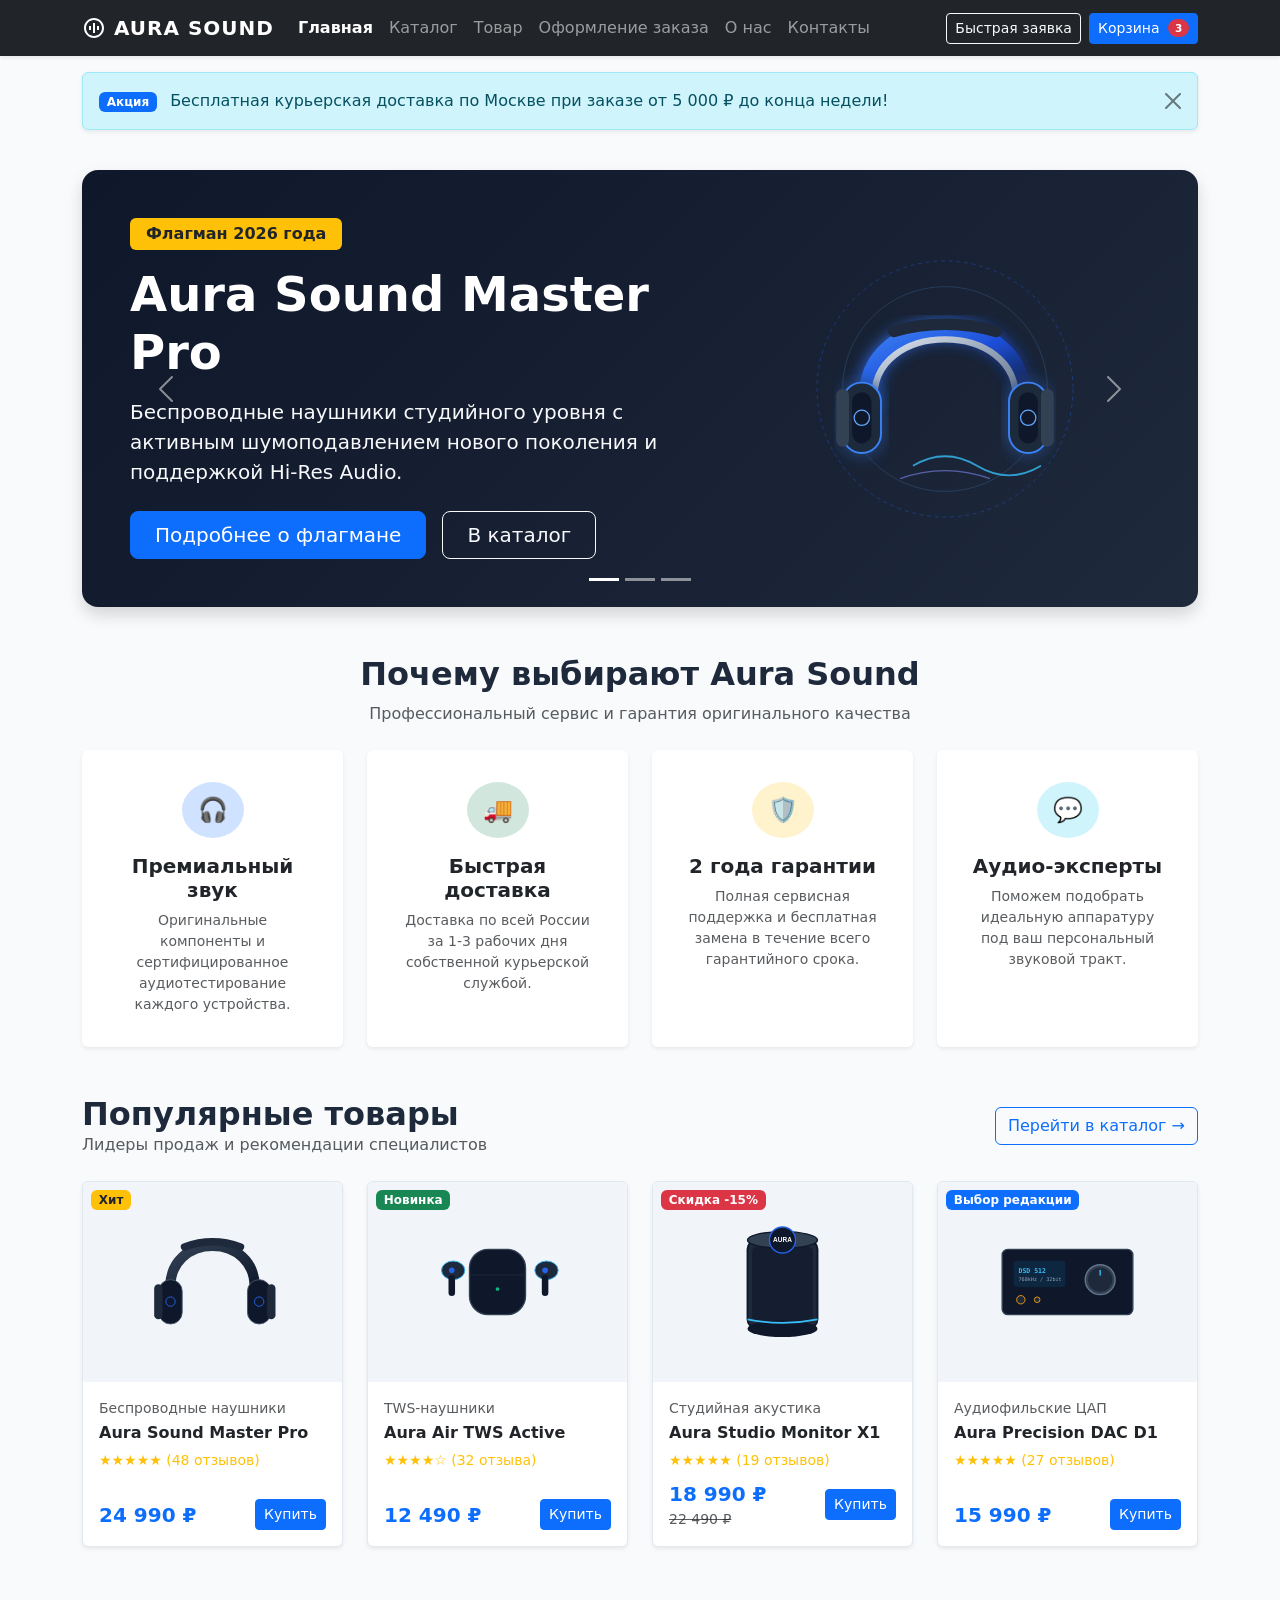
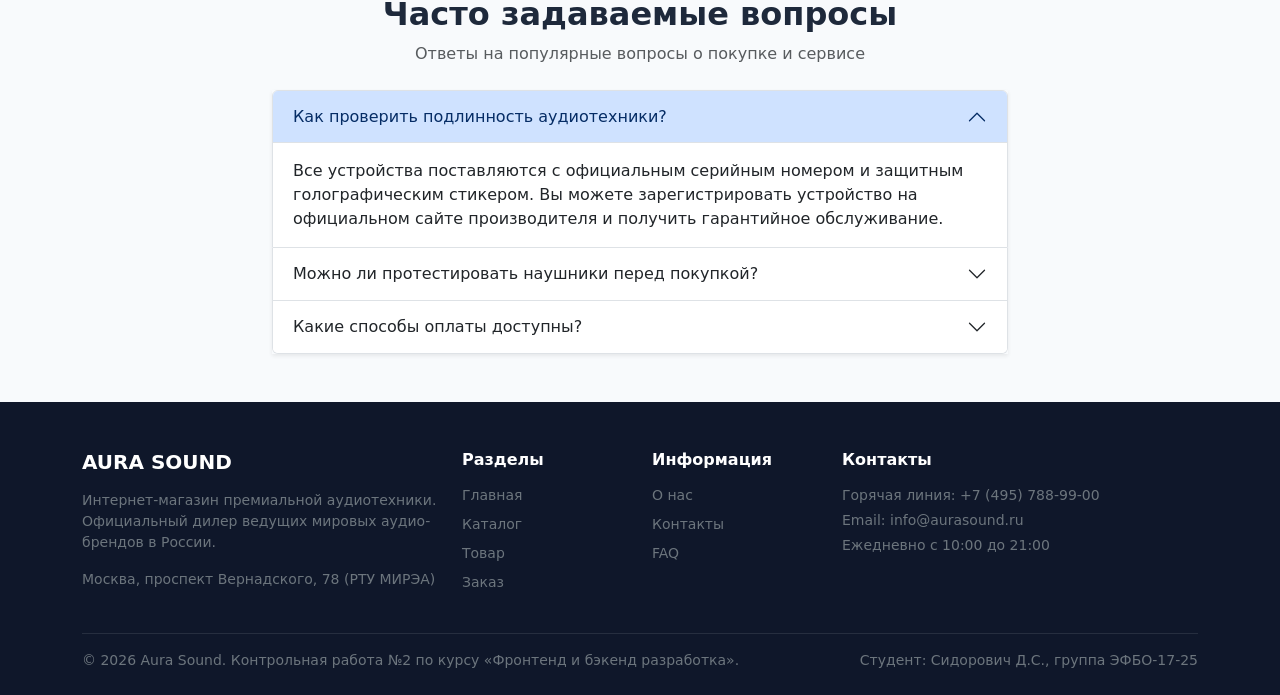
==== commit 5b37bb8b: "feat: complete Control Work #2 - Bootstrap shop interface (Aura Sound)" ====
--- a/index.html
+++ b/index.html
@@ -3,500 +3,413 @@
 <head>
   <meta charset="UTF-8">
   <meta name="viewport" content="width=device-width, initial-scale=1.0">
-  <meta name="description" content="Aura Sound — интернет-магазин аудиотехники, наушников и Hi-Fi компонентов.">
-  <title>Главная — Aura Sound</title>
-  <link rel="stylesheet" href="css/style.css">
+  <title>Aura Sound — Интернет-магазин аудиотехники</title>
+  <!-- 1. ПОДКЛЮЧЕНИЕ BOOTSTRAP ЛОКАЛЬНО -->
+  <link rel="stylesheet" href="vendor/bootstrap/css/bootstrap.min.css">
+  <!-- 2. ПОДКЛЮЧЕНИЕ КАСТОМНЫХ СТИЛЕЙ -->
+  <link rel="stylesheet" href="css/custom.css">
 </head>
-<body id="top">
-  <a href="#main-content" class="skip-link">Перейти к основному контенту</a>
-  <header class="site-header">
-    <div class="container site-header__inner">
-      <a href="index.html" class="site-header__logo" aria-label="Aura Sound Главная">
-        <svg class="site-header__logo-icon" viewBox="0 0 24 24">
+<body>
+
+  <!-- 3. ШАПКА И НАВИГАЦИЯ -->
+  <nav class="navbar navbar-expand-lg navbar-dark bg-dark sticky-top shadow-sm">
+    <div class="container">
+      <a class="navbar-brand fw-bold text-uppercase d-flex align-items-center gap-2" href="index.html">
+        <svg width="24" height="24" viewBox="0 0 24 24" fill="currentColor">
           <path d="M12 2C6.48 2 2 6.48 2 12s4.48 10 10 10 10-4.48 10-10S17.52 2 12 2zm0 18c-4.41 0-8-3.59-8-8s3.59-8 8-8 8 3.59 8 8-3.59 8-8 8zm-1-13h2v10h-2zm-4 3h2v4H7zm8 0h2v4h-2z"/>
         </svg>
-        <span>AURA SOUND</span>
+        Aura Sound
       </a>
-
-      <nav class="site-nav" aria-label="Основное меню">
-        <ul class="site-nav__list">
-          <li class="site-nav__item"><a href="index.html" class="site-nav__link site-nav__link--active" aria-current="page">Главная</a></li>
-          <li class="site-nav__item"><a href="catalog.html" class="site-nav__link">Каталог</a></li>
-          <li class="site-nav__item"><a href="product.html" class="site-nav__link">Товар</a></li>
-          <li class="site-nav__item"><a href="order.html" class="site-nav__link">Оформление заявки</a></li>
-          <li class="site-nav__item"><a href="contacts.html" class="site-nav__link">Контакты</a></li>
-          <li class="site-nav__item"><a href="about.html" class="site-nav__link">О нас</a></li>
+      <button class="navbar-toggler" type="button" data-bs-toggle="collapse" data-bs-target="#navbarContent" aria-controls="navbarContent" aria-expanded="false" aria-label="Переключить навигацию">
+        <span class="navbar-toggler-icon"></span>
+      </button>
+
+      <div class="collapse navbar-collapse" id="navbarContent">
+        <ul class="navbar-nav me-auto mb-2 mb-lg-0">
+          <li class="nav-item">
+            <a class="nav-link active" aria-current="page" href="index.html">Главная</a>
+          </li>
+          <li class="nav-item">
+            <a class="nav-link" href="catalog.html">Каталог</a>
+          </li>
+          <li class="nav-item">
+            <a class="nav-link" href="product.html">Товар</a>
+          </li>
+          <li class="nav-item">
+            <a class="nav-link" href="order.html">Оформление заказа</a>
+          </li>
+          <li class="nav-item">
+            <a class="nav-link" href="about.html">О нас</a>
+          </li>
+          <li class="nav-item">
+            <a class="nav-link" href="contacts.html">Контакты</a>
+          </li>
         </ul>
-      </nav>
-
-      <div class="site-header__actions">
-        <div class="site-header__search">
-          <svg class="site-header__search-icon" viewBox="0 0 24 24" fill="none" stroke="currentColor" stroke-width="2">
-            <circle cx="11" cy="11" r="8"></circle>
-            <line x1="21" y1="21" x2="16.65" y2="16.65"></line>
-          </svg>
-          <input type="search" class="site-header__search-input" placeholder="Поиск техники..." aria-label="Поиск по сайту">
-        </div>
-
-        <a href="#order-modal" data-modal-open class="site-header__action-btn" title="Быстрый заказ" aria-label="Быстрый заказ">
-          <svg width="20" height="20" viewBox="0 0 24 24" fill="none" stroke="currentColor" stroke-width="2">
-            <path d="M22 16.92v3a2 2 0 0 1-2.18 2 19.79 19.79 0 0 1-8.63-3.07 19.5 19.5 0 0 1-6-6 19.79 19.79 0 0 1-3.07-8.67A2 2 0 0 1 4.11 2h3a2 2 0 0 1 2 1.72 12.84 12.84 0 0 0 .7 2.81 2 2 0 0 1-.45 2.11L8.09 9.91a16 16 0 0 0 6 6l1.27-1.27a2 2 0 0 1 2.11-.45 12.84 12.84 0 0 0 2.81.7A2 2 0 0 1 22 16.92z"></path>
-          </svg>
-        </a>
-
-        <a href="order.html" class="site-header__action-btn" title="Корзина" aria-label="Корзина">
-          <svg width="20" height="20" viewBox="0 0 24 24" fill="none" stroke="currentColor" stroke-width="2">
-            <circle cx="9" cy="21" r="1"></circle>
-            <circle cx="20" cy="21" r="1"></circle>
-            <path d="M1 1h4l2.68 13.39a2 2 0 0 0 2 1.61h9.72a2 2 0 0 0 2-1.61L23 6H6"></path>
-          </svg>
-          <span class="site-header__cart-badge">3</span>
-        </a>
+
+        <div class="d-flex align-items-center gap-2">
+          <!-- Кнопка вызова модального окна быстрой заявки -->
+          <button type="button" class="btn btn-outline-light btn-sm" data-bs-toggle="modal" data-bs-target="#quickOrderModal">
+            Быстрая заявка
+          </button>
+          <a href="order.html" class="btn btn-primary btn-sm position-relative">
+            Корзина
+            <span class="badge bg-danger rounded-pill ms-1">3</span>
+          </a>
+        </div>
       </div>
     </div>
-  </header>
-  <main id="main-content" class="main">
-    <section class="hero" aria-label="Промо-баннер">
-      <div class="container hero__container">
-        <div class="hero__content">
-          <div class="hero__badge">Новое поколение звука 2026</div>
-          <h1 class="hero__title">Услышьте музыку так, как <span>задумал автор</span></h1>
-          <p class="hero__description">
-            Погрузитесь в кристально чистый звук высокой четкости Hi-Res Audio с адаптивным интеллектуальным шумоподавлением и до 65 часов воспроизведения.
-          </p>
-          <div class="hero__buttons">
-            <a href="product.html" class="button button--primary button--lg">Смотреть флагман</a>
-            <a href="#popular" class="button button--outline-light button--lg">Популярные товары</a>
-          </div>
-          <div class="hero__stats">
-            <div class="hero__stat-item">
-              <span class="hero__stat-num">40 мм</span>
-              <span class="hero__stat-label">Титановые драйверы</span>
-            </div>
-            <div class="hero__stat-item">
-              <span class="hero__stat-num">65 ч</span>
-              <span class="hero__stat-label">Автономность</span>
-            </div>
-            <div class="hero__stat-item">
-              <span class="hero__stat-num">-45 дБ</span>
-              <span class="hero__stat-label">Глубина ANC</span>
-            </div>
-          </div>
-        </div>
-        <div class="hero__image-wrapper">
-          <div class="hero__image-bg"></div>
-          <img src="images/hero-headphones.svg" alt="Наушники Aura Pro Max" class="hero__image">
-        </div>
+  </nav>
+
+  <!-- 4. УВЕДОМЛЕНИЕ (ALERT) -->
+  <div class="container my-3">
+    <div class="alert alert-info alert-dismissible fade show d-flex align-items-center justify-content-between mb-0 shadow-sm" role="alert">
+      <div>
+        <span class="badge bg-primary me-2">Акция</span>
+        Бесплатная курьерская доставка по Москве при заказе от 5 000 ₽ до конца недели!
+      </div>
+      <button type="button" class="btn-close" data-bs-dismiss="alert" aria-label="Закрыть"></button>
+    </div>
+  </div>
+
+  <main>
+    <!-- 5. ГЕРОЙ-СЕКЦИЯ С КАРУСЕЛЬЮ (CAROUSEL) -->
+    <section class="container my-4">
+      <div id="heroCarousel" class="carousel slide rounded-4 overflow-hidden shadow" data-bs-ride="carousel">
+        <div class="carousel-indicators">
+          <button type="button" data-bs-target="#heroCarousel" data-bs-slide-to="0" class="active" aria-current="true" aria-label="Слайд 1"></button>
+          <button type="button" data-bs-target="#heroCarousel" data-bs-slide-to="1" aria-label="Слайд 2"></button>
+          <button type="button" data-bs-target="#heroCarousel" data-bs-slide-to="2" aria-label="Слайд 3"></button>
+        </div>
+        <div class="carousel-inner hero-section text-white">
+          <div class="carousel-item active p-4 p-lg-5">
+            <div class="row align-items-center g-4">
+              <div class="col-12 col-lg-7">
+                <span class="badge bg-warning text-dark px-3 py-2 fs-6 mb-3">Флагман 2026 года</span>
+                <h1 class="display-5 fw-bold mb-3">Aura Sound Master Pro</h1>
+                <p class="lead text-light mb-4">Беспроводные наушники студийного уровня с активным шумоподавлением нового поколения и поддержкой Hi-Res Audio.</p>
+                <div class="d-flex flex-wrap gap-3">
+                  <a href="product.html" class="btn btn-primary btn-lg px-4">Подробнее о флагмане</a>
+                  <a href="catalog.html" class="btn btn-outline-light btn-lg px-4">В каталог</a>
+                </div>
+              </div>
+              <div class="col-12 col-lg-5 text-center">
+                <img src="images/hero-headphones.svg" alt="Aura Sound Master Pro" class="img-fluid" style="max-height: 320px;">
+              </div>
+            </div>
+          </div>
+          <div class="carousel-item p-4 p-lg-5">
+            <div class="row align-items-center g-4">
+              <div class="col-12 col-lg-7">
+                <span class="badge bg-success px-3 py-2 fs-6 mb-3">Новинка</span>
+                <h2 class="display-5 fw-bold mb-3">Aura Studio Monitor X1</h2>
+                <p class="lead text-light mb-4">Компактная акустическая стереосистема с кристально чистым воспроизведением и Bluetooth 5.4.</p>
+                <div class="d-flex flex-wrap gap-3">
+                  <a href="catalog.html" class="btn btn-success btn-lg px-4">Смотреть акустику</a>
+                </div>
+              </div>
+              <div class="col-12 col-lg-5 text-center">
+                <img src="images/product-speaker.svg" alt="Aura Studio Monitor X1" class="img-fluid" style="max-height: 300px;">
+              </div>
+            </div>
+          </div>
+          <div class="carousel-item p-4 p-lg-5">
+            <div class="row align-items-center g-4">
+              <div class="col-12 col-lg-7">
+                <span class="badge bg-danger px-3 py-2 fs-6 mb-3">Скидка -20%</span>
+                <h2 class="display-5 fw-bold mb-3">Hi-Fi ЦАП Aura Precision D1</h2>
+                <p class="lead text-light mb-4">Прецизионный цифро-аналоговый преобразователь с балансным выходом для аудиофилов.</p>
+                <div class="d-flex flex-wrap gap-3">
+                  <a href="catalog.html" class="btn btn-danger btn-lg px-4">Выбрать ЦАП</a>
+                </div>
+              </div>
+              <div class="col-12 col-lg-5 text-center">
+                <img src="images/product-dac.svg" alt="ЦАП Aura Precision D1" class="img-fluid" style="max-height: 280px;">
+              </div>
+            </div>
+          </div>
+        </div>
+        <button class="carousel-control-prev" type="button" data-bs-target="#heroCarousel" data-bs-slide="prev">
+          <span class="carousel-control-prev-icon" aria-label="Предыдущий слайд"></span>
+        </button>
+        <button class="carousel-control-next" type="button" data-bs-target="#heroCarousel" data-bs-slide="next">
+          <span class="carousel-control-next-icon" aria-label="Следующий слайд"></span>
+        </button>
       </div>
     </section>
 
-    <section class="section section--surface" aria-label="Быстрая навигация">
-      <div class="container" style="display: flex; align-items: center; justify-content: center; gap: 16px; flex-wrap: wrap;">
-        <span style="font-weight: 600; color: var(--color-text); font-size: 0.875rem;">Разделы страницы:</span>
-        <a href="index.html#advantages" class="button button--outline button--sm">Преимущества</a>
-        <a href="index.html#popular" class="button button--outline button--sm">Популярные товары</a>
-        <a href="catalog.html" class="button button--outline button--sm">Каталог</a>
-        <a href="order.html" class="button button--outline button--sm">Оформить заявку</a>
-        <a href="index.html#contacts" class="button button--outline button--sm">Контакты</a>
+    <!-- 6. ПРЕИМУЩЕСТВА МАГАЗИНА (BOOTSTRAP СЕТКА И КАРТОЧКИ) -->
+    <section class="container my-5">
+      <div class="text-center mb-4">
+        <h2 class="fw-bold">Почему выбирают Aura Sound</h2>
+        <p class="text-muted">Профессиональный сервис и гарантия оригинального качества</p>
+      </div>
+      <div class="row g-4">
+        <div class="col-12 col-md-6 col-lg-3">
+          <div class="card h-100 text-center border-0 shadow-sm p-3">
+            <div class="card-body">
+              <div class="badge bg-primary-subtle text-primary p-3 rounded-circle mb-3 fs-4">🎧</div>
+              <h5 class="card-title fw-bold">Премиальный звук</h5>
+              <p class="card-text text-muted small">Оригинальные компоненты и сертифицированное аудиотестирование каждого устройства.</p>
+            </div>
+          </div>
+        </div>
+        <div class="col-12 col-md-6 col-lg-3">
+          <div class="card h-100 text-center border-0 shadow-sm p-3">
+            <div class="card-body">
+              <div class="badge bg-success-subtle text-success p-3 rounded-circle mb-3 fs-4">🚚</div>
+              <h5 class="card-title fw-bold">Быстрая доставка</h5>
+              <p class="card-text text-muted small">Доставка по всей России за 1-3 рабочих дня собственной курьерской службой.</p>
+            </div>
+          </div>
+        </div>
+        <div class="col-12 col-md-6 col-lg-3">
+          <div class="card h-100 text-center border-0 shadow-sm p-3">
+            <div class="card-body">
+              <div class="badge bg-warning-subtle text-warning p-3 rounded-circle mb-3 fs-4">🛡️</div>
+              <h5 class="card-title fw-bold">2 года гарантии</h5>
+              <p class="card-text text-muted small">Полная сервисная поддержка и бесплатная замена в течение всего гарантийного срока.</p>
+            </div>
+          </div>
+        </div>
+        <div class="col-12 col-md-6 col-lg-3">
+          <div class="card h-100 text-center border-0 shadow-sm p-3">
+            <div class="card-body">
+              <div class="badge bg-info-subtle text-info p-3 rounded-circle mb-3 fs-4">💬</div>
+              <h5 class="card-title fw-bold">Аудио-эксперты</h5>
+              <p class="card-text text-muted small">Поможем подобрать идеальную аппаратуру под ваш персональный звуковой тракт.</p>
+            </div>
+          </div>
+        </div>
       </div>
     </section>
 
-    <section id="advantages" class="section">
-      <div class="container">
-        <header class="section__header">
-          <span class="section__tag">Почему Aura Sound</span>
-          <h2 class="section__title">Стандарты бескомпромиссного качества</h2>
-          <p class="section__subtitle">Инженерное совершенство, премиальные материалы и безупречный сервис.</p>
-        </header>
-        <div class="grid-features">
-          <article class="feature-card">
-            <div class="feature-card__icon-box">
-              <svg width="24" height="24" viewBox="0 0 24 24" fill="none" stroke="currentColor" stroke-width="2"><path d="M12 22s8-4 8-10V5l-8-3-8 3v7c0 6 8 10 8 10z"/></svg>
-            </div>
-            <h3 class="feature-card__title">2 года гарантии</h3>
-            <p class="feature-card__text">Официальное сервисное обслуживание и замена при гарантийных случаях.</p>
-          </article>
-          <article class="feature-card">
-            <div class="feature-card__icon-box">
-              <svg width="24" height="24" viewBox="0 0 24 24" fill="none" stroke="currentColor" stroke-width="2"><rect x="1" y="3" width="15" height="13"/><polygon points="16 8 20 8 23 11 23 16 16 16 16 8"/><circle cx="5.5" cy="18.5" r="2.5"/><circle cx="18.5" cy="18.5" r="2.5"/></svg>
-            </div>
-            <h3 class="feature-card__title">Экспресс-доставка</h3>
-            <p class="feature-card__text">Курьерская доставка по Москве за 3 часа, бережная отправка по всей России.</p>
-          </article>
-          <article class="feature-card">
-            <div class="feature-card__icon-box">
-              <svg width="24" height="24" viewBox="0 0 24 24" fill="none" stroke="currentColor" stroke-width="2"><polygon points="12 2 15.09 8.26 22 9.27 17 14.14 18.18 21.02 12 17.77 5.82 21.02 7 14.14 2 9.27 8.91 8.26 12 2"/></svg>
-            </div>
-            <h3 class="feature-card__title">Студийный уровень</h3>
-            <p class="feature-card__text">Калибровка излучателей в безэховой акустической лаборатории.</p>
-          </article>
-          <article class="feature-card">
-            <div class="feature-card__icon-box">
-              <svg width="24" height="24" viewBox="0 0 24 24" fill="none" stroke="currentColor" stroke-width="2"><circle cx="12" cy="12" r="10"/><polyline points="12 6 12 12 14 14"/></svg>
-            </div>
-            <h3 class="feature-card__title">14 дней тест-драйва</h3>
-            <p class="feature-card__text">Оцените звук в домашней обстановке. Если не понравится — полный возврат денег.</p>
-          </article>
+    <!-- 7. ПОПУЛЯРНЫЕ ТОВАРЫ (BOOTSTRAP СЕТКА, КАРТОЧКИ И ЗНАЧКИ) -->
+    <section class="container my-5">
+      <div class="d-flex justify-content-between align-items-center mb-4">
+        <div>
+          <h2 class="fw-bold mb-0">Популярные товары</h2>
+          <p class="text-muted mb-0">Лидеры продаж и рекомендации специалистов</p>
+        </div>
+        <a href="catalog.html" class="btn btn-outline-primary">Перейти в каталог &rarr;</a>
+      </div>
+
+      <div class="row g-4">
+        <!-- Товар 1 -->
+        <div class="col-12 col-sm-6 col-lg-3">
+          <div class="card h-100 product-card shadow-sm position-relative">
+            <span class="position-absolute top-0 start-0 m-2 badge bg-warning text-dark">Хит</span>
+            <img src="images/product-headphones-black.svg" class="card-img-top product-card-img" alt="Aura Sound Master Pro">
+            <div class="card-body d-flex flex-column">
+              <div class="text-muted small mb-1">Беспроводные наушники</div>
+              <h5 class="card-title fs-6 fw-bold">Aura Sound Master Pro</h5>
+              <div class="text-warning small mb-2">★★★★★ (48 отзывов)</div>
+              <div class="mt-auto d-flex justify-content-between align-items-center">
+                <span class="fs-5 fw-bold text-primary">24 990 ₽</span>
+                <a href="product.html" class="btn btn-sm btn-primary">Купить</a>
+              </div>
+            </div>
+          </div>
+        </div>
+
+        <!-- Товар 2 -->
+        <div class="col-12 col-sm-6 col-lg-3">
+          <div class="card h-100 product-card shadow-sm position-relative">
+            <span class="position-absolute top-0 start-0 m-2 badge bg-success">Новинка</span>
+            <img src="images/product-earbuds.svg" class="card-img-top product-card-img" alt="Aura Air TWS">
+            <div class="card-body d-flex flex-column">
+              <div class="text-muted small mb-1">TWS-наушники</div>
+              <h5 class="card-title fs-6 fw-bold">Aura Air TWS Active</h5>
+              <div class="text-warning small mb-2">★★★★☆ (32 отзыва)</div>
+              <div class="mt-auto d-flex justify-content-between align-items-center">
+                <span class="fs-5 fw-bold text-primary">12 490 ₽</span>
+                <a href="product.html" class="btn btn-sm btn-primary">Купить</a>
+              </div>
+            </div>
+          </div>
+        </div>
+
+        <!-- Товар 3 -->
+        <div class="col-12 col-sm-6 col-lg-3">
+          <div class="card h-100 product-card shadow-sm position-relative">
+            <span class="position-absolute top-0 start-0 m-2 badge bg-danger">Скидка -15%</span>
+            <img src="images/product-speaker.svg" class="card-img-top product-card-img" alt="Aura Studio Monitor">
+            <div class="card-body d-flex flex-column">
+              <div class="text-muted small mb-1">Студийная акустика</div>
+              <h5 class="card-title fs-6 fw-bold">Aura Studio Monitor X1</h5>
+              <div class="text-warning small mb-2">★★★★★ (19 отзывов)</div>
+              <div class="mt-auto d-flex justify-content-between align-items-center">
+                <div>
+                  <span class="fs-5 fw-bold text-primary">18 990 ₽</span>
+                  <span class="text-muted text-decoration-line-through small d-block">22 490 ₽</span>
+                </div>
+                <a href="product.html" class="btn btn-sm btn-primary">Купить</a>
+              </div>
+            </div>
+          </div>
+        </div>
+
+        <!-- Товар 4 -->
+        <div class="col-12 col-sm-6 col-lg-3">
+          <div class="card h-100 product-card shadow-sm position-relative">
+            <span class="position-absolute top-0 start-0 m-2 badge bg-primary">Выбор редакции</span>
+            <img src="images/product-dac.svg" class="card-img-top product-card-img" alt="Aura Precision DAC">
+            <div class="card-body d-flex flex-column">
+              <div class="text-muted small mb-1">Аудиофильские ЦАП</div>
+              <h5 class="card-title fs-6 fw-bold">Aura Precision DAC D1</h5>
+              <div class="text-warning small mb-2">★★★★★ (27 отзывов)</div>
+              <div class="mt-auto d-flex justify-content-between align-items-center">
+                <span class="fs-5 fw-bold text-primary">15 990 ₽</span>
+                <a href="product.html" class="btn btn-sm btn-primary">Купить</a>
+              </div>
+            </div>
+          </div>
         </div>
       </div>
     </section>
 
-    <section id="popular" class="section section--muted">
-      <div class="container">
-        <header class="section__header">
-          <span class="section__tag">Хиты продаж</span>
-          <h2 class="section__title">Популярные товары</h2>
-          <p class="section__subtitle">Лидеры пользовательских симпатий и экспертных оценок.</p>
-        </header>
-
-        <div class="grid-catalog">
-          <article class="product-card">
-            <span class="badge badge--hit product-card__badge">Хит</span>
-            <a href="#order-modal" data-modal-open class="product-card__wishlist-btn" title="В избранное" aria-label="В избранное">
-              <svg width="16" height="16" viewBox="0 0 24 24" fill="none" stroke="currentColor" stroke-width="2"><path d="M20.84 4.61a5.5 5.5 0 0 0-7.78 0L12 5.67l-1.06-1.06a5.5 5.5 0 0 0-7.78 7.78l1.06 1.06L12 21.23l7.78-7.78 1.06-1.06a5.5 5.5 0 0 0 0-7.78z"/></svg>
-            </a>
-            <div class="product-card__image-box">
-              <img src="images/product-headphones-black.svg" alt="Aura Pro Max" class="product-card__img">
-            </div>
-            <div class="product-card__body">
-              <span class="product-card__category">Беспроводные наушники</span>
-              <h3 class="product-card__title"><a href="product.html" class="product-card__title-link">Aura Pro Max Space Black</a></h3>
-              <p class="product-card__description">Флагманские наушники с гибридным ANC, кодеком LDAC и титановыми драйверами 40 мм.</p>
-              <div class="product-card__rating">
-                <div class="product-card__stars">
-                  <svg viewBox="0 0 24 24"><polygon points="12 2 15.09 8.26 22 9.27 17 14.14 18.18 21.02 12 17.77 5.82 21.02 7 14.14 2 9.27 8.91 8.26 12 2"/></svg>
-                  <svg viewBox="0 0 24 24"><polygon points="12 2 15.09 8.26 22 9.27 17 14.14 18.18 21.02 12 17.77 5.82 21.02 7 14.14 2 9.27 8.91 8.26 12 2"/></svg>
-                  <svg viewBox="0 0 24 24"><polygon points="12 2 15.09 8.26 22 9.27 17 14.14 18.18 21.02 12 17.77 5.82 21.02 7 14.14 2 9.27 8.91 8.26 12 2"/></svg>
-                  <svg viewBox="0 0 24 24"><polygon points="12 2 15.09 8.26 22 9.27 17 14.14 18.18 21.02 12 17.77 5.82 21.02 7 14.14 2 9.27 8.91 8.26 12 2"/></svg>
-                  <svg viewBox="0 0 24 24"><polygon points="12 2 15.09 8.26 22 9.27 17 14.14 18.18 21.02 12 17.77 5.82 21.02 7 14.14 2 9.27 8.91 8.26 12 2"/></svg>
-                </div>
-                <span class="product-card__rating-value">4.9</span>
-                <span class="product-card__reviews-count">(128)</span>
-              </div>
-              <div class="product-card__price-row">
-                <span class="product-card__price">34 990 ₽</span>
-                <span class="product-card__price-old">39 990 ₽</span>
-              </div>
-              <footer class="product-card__footer">
-                <a href="product.html" class="button button--primary product-card__button">Подробнее</a>
-                <a href="order.html" class="button button--outline product-card__button">Купить</a>
-              </footer>
-            </div>
-          </article>
-
-          <article class="product-card">
-            <span class="badge badge--new product-card__badge">Новинка</span>
-            <a href="#order-modal" data-modal-open class="product-card__wishlist-btn" title="В избранное" aria-label="В избранное">
-              <svg width="16" height="16" viewBox="0 0 24 24" fill="none" stroke="currentColor" stroke-width="2"><path d="M20.84 4.61a5.5 5.5 0 0 0-7.78 0L12 5.67l-1.06-1.06a5.5 5.5 0 0 0-7.78 7.78l1.06 1.06L12 21.23l7.78-7.78 1.06-1.06a5.5 5.5 0 0 0 0-7.78z"/></svg>
-            </a>
-            <div class="product-card__image-box">
-              <img src="images/product-headphones-silver.svg" alt="Aura Studio Silver" class="product-card__img">
-            </div>
-            <div class="product-card__body">
-              <span class="product-card__category">Беспроводные наушники</span>
-              <h3 class="product-card__title"><a href="product.html" class="product-card__title-link">Aura Studio Silver Edition</a></h3>
-              <p class="product-card__description">Авиационный алюминий, естественная звуковая сцена и амбушюры с эффектом памяти.</p>
-              <div class="product-card__rating">
-                <div class="product-card__stars">
-                  <svg viewBox="0 0 24 24"><polygon points="12 2 15.09 8.26 22 9.27 17 14.14 18.18 21.02 12 17.77 5.82 21.02 7 14.14 2 9.27 8.91 8.26 12 2"/></svg>
-                  <svg viewBox="0 0 24 24"><polygon points="12 2 15.09 8.26 22 9.27 17 14.14 18.18 21.02 12 17.77 5.82 21.02 7 14.14 2 9.27 8.91 8.26 12 2"/></svg>
-                  <svg viewBox="0 0 24 24"><polygon points="12 2 15.09 8.26 22 9.27 17 14.14 18.18 21.02 12 17.77 5.82 21.02 7 14.14 2 9.27 8.91 8.26 12 2"/></svg>
-                  <svg viewBox="0 0 24 24"><polygon points="12 2 15.09 8.26 22 9.27 17 14.14 18.18 21.02 12 17.77 5.82 21.02 7 14.14 2 9.27 8.91 8.26 12 2"/></svg>
-                  <svg viewBox="0 0 24 24"><polygon points="12 2 15.09 8.26 22 9.27 17 14.14 18.18 21.02 12 17.77 5.82 21.02 7 14.14 2 9.27 8.91 8.26 12 2"/></svg>
-                </div>
-                <span class="product-card__rating-value">4.8</span>
-                <span class="product-card__reviews-count">(84)</span>
-              </div>
-              <div class="product-card__price-row">
-                <span class="product-card__price">26 490 ₽</span>
-                <span class="product-card__price-old">29 990 ₽</span>
-              </div>
-              <footer class="product-card__footer">
-                <a href="product.html" class="button button--primary product-card__button">Подробнее</a>
-                <a href="order.html" class="button button--outline product-card__button">Купить</a>
-              </footer>
-            </div>
-          </article>
-
-          <article class="product-card product-card--discount">
-            <span class="badge badge--discount product-card__badge">-20% Скидка</span>
-            <a href="#order-modal" data-modal-open class="product-card__wishlist-btn" title="В избранное" aria-label="В избранное">
-              <svg width="16" height="16" viewBox="0 0 24 24" fill="none" stroke="currentColor" stroke-width="2"><path d="M20.84 4.61a5.5 5.5 0 0 0-7.78 0L12 5.67l-1.06-1.06a5.5 5.5 0 0 0-7.78 7.78l1.06 1.06L12 21.23l7.78-7.78 1.06-1.06a5.5 5.5 0 0 0 0-7.78z"/></svg>
-            </a>
-            <div class="product-card__image-box">
-              <img src="images/product-earbuds.svg" alt="Aura Pods Pro" class="product-card__img">
-            </div>
-            <div class="product-card__body">
-              <span class="product-card__category">TWS-наушники</span>
-              <h3 class="product-card__title"><a href="product.html" class="product-card__title-link">Aura Pods Pro Wireless</a></h3>
-              <p class="product-card__description">Компактные вкладыши с прозрачным режимом, защитой IPX5 и беспроводной зарядкой Qi.</p>
-              <div class="product-card__rating">
-                <div class="product-card__stars">
-                  <svg viewBox="0 0 24 24"><polygon points="12 2 15.09 8.26 22 9.27 17 14.14 18.18 21.02 12 17.77 5.82 21.02 7 14.14 2 9.27 8.91 8.26 12 2"/></svg>
-                  <svg viewBox="0 0 24 24"><polygon points="12 2 15.09 8.26 22 9.27 17 14.14 18.18 21.02 12 17.77 5.82 21.02 7 14.14 2 9.27 8.91 8.26 12 2"/></svg>
-                  <svg viewBox="0 0 24 24"><polygon points="12 2 15.09 8.26 22 9.27 17 14.14 18.18 21.02 12 17.77 5.82 21.02 7 14.14 2 9.27 8.91 8.26 12 2"/></svg>
-                  <svg viewBox="0 0 24 24"><polygon points="12 2 15.09 8.26 22 9.27 17 14.14 18.18 21.02 12 17.77 5.82 21.02 7 14.14 2 9.27 8.91 8.26 12 2"/></svg>
-                  <svg viewBox="0 0 24 24"><polygon points="12 2 15.09 8.26 22 9.27 17 14.14 18.18 21.02 12 17.77 5.82 21.02 7 14.14 2 9.27 8.91 8.26 12 2"/></svg>
-                </div>
-                <span class="product-card__rating-value">4.7</span>
-                <span class="product-card__reviews-count">(215)</span>
-              </div>
-              <div class="product-card__price-row">
-                <span class="product-card__price">15 990 ₽</span>
-                <span class="product-card__price-old">19 990 ₽</span>
-              </div>
-              <footer class="product-card__footer">
-                <a href="product.html" class="button button--primary product-card__button">Подробнее</a>
-                <a href="order.html" class="button button--outline product-card__button">Купить</a>
-              </footer>
-            </div>
-          </article>
-
-          <article class="product-card">
-            <span class="badge badge--stock product-card__badge">В наличии</span>
-            <a href="#order-modal" data-modal-open class="product-card__wishlist-btn" title="В избранное" aria-label="В избранное">
-              <svg width="16" height="16" viewBox="0 0 24 24" fill="none" stroke="currentColor" stroke-width="2"><path d="M20.84 4.61a5.5 5.5 0 0 0-7.78 0L12 5.67l-1.06-1.06a5.5 5.5 0 0 0-7.78 7.78l1.06 1.06L12 21.23l7.78-7.78 1.06-1.06a5.5 5.5 0 0 0 0-7.78z"/></svg>
-            </a>
-            <div class="product-card__image-box">
-              <img src="images/product-turntable.svg" alt="Aura Vinyl Deck" class="product-card__img">
-            </div>
-            <div class="product-card__body">
-              <span class="product-card__category">Виниловые проигрыватели</span>
-              <h3 class="product-card__title"><a href="product.html" class="product-card__title-link">Aura Hi-Fi Vinyl Deck Master</a></h3>
-              <p class="product-card__description">Проигрыватель винила с ременным приводом, картриджем Audio-Technica и фонокорректором.</p>
-              <div class="product-card__rating">
-                <div class="product-card__stars">
-                  <svg viewBox="0 0 24 24"><polygon points="12 2 15.09 8.26 22 9.27 17 14.14 18.18 21.02 12 17.77 5.82 21.02 7 14.14 2 9.27 8.91 8.26 12 2"/></svg>
-                  <svg viewBox="0 0 24 24"><polygon points="12 2 15.09 8.26 22 9.27 17 14.14 18.18 21.02 12 17.77 5.82 21.02 7 14.14 2 9.27 8.91 8.26 12 2"/></svg>
-                  <svg viewBox="0 0 24 24"><polygon points="12 2 15.09 8.26 22 9.27 17 14.14 18.18 21.02 12 17.77 5.82 21.02 7 14.14 2 9.27 8.91 8.26 12 2"/></svg>
-                  <svg viewBox="0 0 24 24"><polygon points="12 2 15.09 8.26 22 9.27 17 14.14 18.18 21.02 12 17.77 5.82 21.02 7 14.14 2 9.27 8.91 8.26 12 2"/></svg>
-                  <svg viewBox="0 0 24 24"><polygon points="12 2 15.09 8.26 22 9.27 17 14.14 18.18 21.02 12 17.77 5.82 21.02 7 14.14 2 9.27 8.91 8.26 12 2"/></svg>
-                </div>
-                <span class="product-card__rating-value">5.0</span>
-                <span class="product-card__reviews-count">(42)</span>
-              </div>
-              <div class="product-card__price-row">
-                <span class="product-card__price">48 900 ₽</span>
-                <span class="product-card__price-old">54 000 ₽</span>
-              </div>
-              <footer class="product-card__footer">
-                <a href="product.html" class="button button--primary product-card__button">Подробнее</a>
-                <a href="order.html" class="button button--outline product-card__button">Купить</a>
-              </footer>
-            </div>
-          </article>
-        </div>
-
-        <div style="text-align: center; margin-top: var(--space-2xl);">
-          <a href="catalog.html" class="button button--dark button--lg">Перейти в полный каталог</a>
-        </div>
-      </div>
-    </section>
-
-    <section class="section">
-      <div class="container">
-        <div class="grid-2col">
-          <div>
-            <span class="section__tag">О лаборатории</span>
-            <h2 class="section__title">Мы создаем звук, который вдохновляет</h2>
-            <p style="color: var(--color-text-muted);">
-              Aura Sound основана в 2016 году инженерами-акустиками. Наша цель — устранить компромиссы между студийной точностью и повседневным комфортом.
-            </p>
-            <p style="color: var(--color-text-muted);">
-              Каждая модель тестируется в безэховых камерах и калибруется на прецизионном оборудовании.
-            </p>
-            <a href="about.html" class="button button--outline">Подробнее о компании</a>
-          </div>
-          <div>
-            <img src="images/about-history.svg" alt="Акустическая лаборатория" style="border-radius: var(--radius-lg); box-shadow: var(--shadow-md);">
-          </div>
-        </div>
-      </div>
-    </section>
-
-    <section class="section section--muted">
-      <div class="container">
-        <header class="section__header">
-          <span class="section__tag">Отзывы экспертов</span>
-          <h2 class="section__title">Что говорят профессионалы</h2>
-          <p class="section__subtitle">Мнения звукорежиссеров и ценителей звука.</p>
-        </header>
-        <div class="grid-3col">
-          <article class="review-card">
-            <div class="review-card__header">
-              <div class="review-card__avatar">АС</div>
-              <div>
-                <div class="review-card__name">Александр Соколов</div>
-                <time datetime="2026-08-14" class="review-card__date">14 августа 2026</time>
-              </div>
-            </div>
-            <p class="review-card__text">
-              «Aura Pro Max стала моим основным рабочим инструментом для сведения треков вне студии. Детализация средних частот просто потрясающая!»
-            </p>
-          </article>
-          <article class="review-card">
-            <div class="review-card__header">
-              <div class="review-card__avatar">ЕВ</div>
-              <div>
-                <div class="review-card__name">Елена Васильева</div>
-                <time datetime="2026-09-02" class="review-card__date">2 сентября 2026</time>
-              </div>
-            </div>
-            <p class="review-card__text">
-              «Купила виниловый проигрыватель Aura Deck. Доставка в шоурум в тот же день, помогли выставить прижимную силу тонарма на месте.»
-            </p>
-          </article>
-          <article class="review-card">
-            <div class="review-card__header">
-              <div class="review-card__avatar">ДМ</div>
-              <div>
-                <div class="review-card__name">Дмитрий Мельников</div>
-                <time datetime="2026-09-10" class="review-card__date">10 сентября 2026</time>
-              </div>
-            </div>
-            <p class="review-card__text">
-              «Отличный магазин! Очень порадовало отношение к деталям: фирменная упаковка, официальный гарантийный талон и оперативная поддержка.»
-            </p>
-          </article>
-        </div>
-      </div>
-    </section>
-
-    <section class="section">
-      <div class="container">
-        <header class="section__header">
-          <span class="section__tag">FAQ</span>
-          <h2 class="section__title">Часто задаваемые вопросы</h2>
-          <p class="section__subtitle">Ответы на популярные вопросы о доставке и гарантии.</p>
-        </header>
-        <div style="max-width: 800px; margin: 0 auto; display: flex; flex-direction: column; gap: 16px;">
-          <details style="background: var(--color-surface); border: 1px solid var(--color-border); border-radius: var(--radius-md); padding: 18px 24px; cursor: pointer;">
-            <summary style="font-weight: 600; color: var(--color-text); outline: none;">Каковы условия гарантии на технику Aura Sound?</summary>
-            <p style="margin-top: 12px; color: var(--color-text-muted); font-size: 0.875rem;">
-              На всю продукцию действует 2 года официальной гарантии с сервисным обслуживанием и быстрой заменой.
-            </p>
-          </details>
-          <details style="background: var(--color-surface); border: 1px solid var(--color-border); border-radius: var(--radius-md); padding: 18px 24px; cursor: pointer;">
-            <summary style="font-weight: 600; color: var(--color-text); outline: none;">Можно ли протестировать технику перед покупкой?</summary>
-            <p style="margin-top: 12px; color: var(--color-text-muted); font-size: 0.875rem;">
-              Да, в наших шоурумах оборудованы зоны прослушивания, где можно оценить любые треки со своего плеера или смартфона.
-            </p>
-          </details>
-          <details style="background: var(--color-surface); border: 1px solid var(--color-border); border-radius: var(--radius-md); padding: 18px 24px; cursor: pointer;">
-            <summary style="font-weight: 600; color: var(--color-text); outline: none;">Какие способы оплаты доступны?</summary>
-            <p style="margin-top: 12px; color: var(--color-text-muted); font-size: 0.875rem;">
-              Оплата банковскими картами (МИР, Visa, Mastercard), через СБП по QR-коду, а также при получении курьеру.
-            </p>
-          </details>
+    <!-- 8. ЧАСТЫЕ ВОПРОСЫ (ACCORDION) -->
+    <section class="container my-5">
+      <div class="text-center mb-4">
+        <h2 class="fw-bold">Часто задаваемые вопросы</h2>
+        <p class="text-muted">Ответы на популярные вопросы о покупке и сервисе</p>
+      </div>
+
+      <div class="row justify-content-center">
+        <div class="col-12 col-lg-8">
+          <div class="accordion shadow-sm" id="faqAccordion">
+            <div class="accordion-item">
+              <h3 class="accordion-header" id="headingOne">
+                <button class="accordion-button" type="button" data-bs-toggle="collapse" data-bs-target="#collapseOne" aria-expanded="true" aria-controls="collapseOne">
+                  Как проверить подлинность аудиотехники?
+                </button>
+              </h3>
+              <div id="collapseOne" class="accordion-collapse collapse show" aria-labelledby="headingOne" data-bs-parent="#faqAccordion">
+                <div class="accordion-body">
+                  Все устройства поставляются с официальным серийным номером и защитным голографическим стикером. Вы можете зарегистрировать устройство на официальном сайте производителя и получить гарантийное обслуживание.
+                </div>
+              </div>
+            </div>
+
+            <div class="accordion-item">
+              <h3 class="accordion-header" id="headingTwo">
+                <button class="accordion-button collapsed" type="button" data-bs-toggle="collapse" data-bs-target="#collapseTwo" aria-expanded="false" aria-controls="collapseTwo">
+                  Можно ли протестировать наушники перед покупкой?
+                </button>
+              </h3>
+              <div id="collapseTwo" class="accordion-collapse collapse" aria-labelledby="headingTwo" data-bs-parent="#faqAccordion">
+                <div class="accordion-body">
+                  Да! В нашем фирменном шоуруме (Москва, проспект Вернадского, 78) оборудована звукоизолированная комната прослушивания с высококлассными источниками звука.
+                </div>
+              </div>
+            </div>
+
+            <div class="accordion-item">
+              <h3 class="accordion-header" id="headingThree">
+                <button class="accordion-button collapsed" type="button" data-bs-toggle="collapse" data-bs-target="#collapseThree" aria-expanded="false" aria-controls="collapseThree">
+                  Какие способы оплаты доступны?
+                </button>
+              </h3>
+              <div id="collapseThree" class="accordion-collapse collapse" aria-labelledby="headingThree" data-bs-parent="#faqAccordion">
+                <div class="accordion-body">
+                  Мы принимаем банковские карты онлайн, безналичный расчет для юридических лиц, оплату через СБП, а также оплату наличными или картой при получении курьеру.
+                </div>
+              </div>
+            </div>
+          </div>
         </div>
       </div>
     </section>
   </main>
-  <footer class="site-footer" id="contacts">
+
+  <!-- 9. ПОДВАЛ (FOOTER) -->
+  <footer class="text-white pt-5 pb-4 mt-auto">
     <div class="container">
-      <div class="site-footer__grid">
-        <div class="site-footer__brand">
-          <a href="index.html" class="site-header__logo site-footer__logo">
-            <svg class="site-header__logo-icon" viewBox="0 0 24 24">
-              <path d="M12 2C6.48 2 2 6.48 2 12s4.48 10 10 10 10-4.48 10-10S17.52 2 12 2zm0 18c-4.41 0-8-3.59-8-8s3.59-8 8-8 8 3.59 8 8-3.59 8-8 8zm-1-13h2v10h-2zm-4 3h2v4H7zm8 0h2v4h-2z"/>
-            </svg>
-            <span>AURA SOUND</span>
-          </a>
-          <p class="site-footer__text">
-            Инновационная аудиотехника для тех, кто ценит чистоту звука, передовые технологии и бескомпромиссный комфорт.
-          </p>
-          <div class="site-footer__socials">
-            <a href="https://t.me" target="_blank" rel="noopener noreferrer" class="site-footer__social-link" title="Telegram" aria-label="Telegram">
-              <svg width="18" height="18" viewBox="0 0 24 24" fill="currentColor"><path d="M12 2C6.48 2 2 6.48 2 12s4.48 10 10 10 10-4.48 10-10S17.52 2 12 2zm4.64 6.8c-.15 1.58-.8 5.42-1.13 7.19-.14.75-.42 1-.68 1.03-.58.05-1.02-.38-1.58-.75-.88-.58-1.38-.94-2.23-1.5-.99-.65-.35-1.01.22-1.59.15-.15 2.71-2.48 2.76-2.69a.2.2 0 00-.05-.18c-.06-.05-.14-.03-.21-.02-.09.02-1.49.95-4.22 2.79-.4.27-.76.41-1.08.4-.36-.01-1.04-.2-1.55-.37-.63-.2-1.12-.31-1.08-.66.02-.18.27-.36.75-.55 2.92-1.27 4.86-2.11 5.83-2.51 2.78-1.16 3.35-1.36 3.73-1.36.08 0 .27.02.39.12.1.08.13.19.14.27-.01.06.01.24 0 .37z"/></svg>
-            </a>
-            <a href="https://vk.com" target="_blank" rel="noopener noreferrer" class="site-footer__social-link" title="VKontakte" aria-label="VKontakte">
-              <svg width="18" height="18" viewBox="0 0 24 24" fill="currentColor"><path d="M15.07 2H8.93C4.33 2 2 4.33 2 8.93v6.14C2 19.67 4.33 22 8.93 22h6.14c4.6 0 6.93-2.33 6.93-6.93V8.93C22 4.33 19.67 2 15.07 2zm3.38 13.91h-1.62c-.61 0-.8-.49-1.9-1.59-1-.96-1.44-1.08-1.69-1.08-.34 0-.44.1-.44.59v1.43c0 .39-.12.65-1.15.65-1.7 0-3.59-1.03-4.92-2.95-2-2.85-2.55-5-2.55-5.44 0-.25.1-.48.59-.48h1.62c.44 0 .61.2.78.68.85 2.49 2.28 4.67 2.87 4.67.22 0 .32-.1.32-.66v-2.56c-.07-1.18-.69-1.28-.69-1.7 0-.2.17-.4.44-.4h2.55c.37 0 .5.2.5.64v3.47c0 .37.17.5.27.5.22 0 .4-.13.82-.55 1.27-1.42 2.18-3.63 2.18-3.63.12-.25.32-.47.76-.47h1.62c.49 0 .6.25.49.64-.2 0.93-2.15 3.69-2.25 3.86-.2.32-.28.46 0 .83.2.27.87.85 1.32 1.37.82.93 1.45 1.72 1.62 2.27.17.54-.1.82-.59.82z"/></svg>
-            </a>
-          </div>
-        </div>
-
-        <div>
-          <h4 class="site-footer__col-title">Каталог</h4>
-          <ul class="site-footer__links">
-            <li><a href="catalog.html" class="site-footer__link">Беспроводные наушники</a></li>
-            <li><a href="catalog.html" class="site-footer__link">TWS-вкладыши</a></li>
-            <li><a href="catalog.html" class="site-footer__link">Виниловые проигрыватели</a></li>
-            <li><a href="catalog.html" class="site-footer__link">Портативная акустика</a></li>
-            <li><a href="catalog.html" class="site-footer__link">Усилители и ЦАП</a></li>
+      <div class="row g-4 mb-4">
+        <div class="col-12 col-md-4">
+          <h5 class="fw-bold text-uppercase mb-3">Aura Sound</h5>
+          <p class="text-secondary small">Интернет-магазин премиальной аудиотехники. Официальный дилер ведущих мировых аудио-брендов в России.</p>
+          <div class="text-secondary small">Москва, проспект Вернадского, 78 (РТУ МИРЭА)</div>
+        </div>
+        <div class="col-6 col-md-2">
+          <h6 class="fw-bold mb-3">Разделы</h6>
+          <ul class="list-unstyled small">
+            <li class="mb-2"><a href="index.html" class="text-secondary text-decoration-none">Главная</a></li>
+            <li class="mb-2"><a href="catalog.html" class="text-secondary text-decoration-none">Каталог</a></li>
+            <li class="mb-2"><a href="product.html" class="text-secondary text-decoration-none">Товар</a></li>
+            <li class="mb-2"><a href="order.html" class="text-secondary text-decoration-none">Заказ</a></li>
           </ul>
         </div>
-
-        <div>
-          <h4 class="site-footer__col-title">Навигация</h4>
-          <ul class="site-footer__links">
-            <li><a href="index.html" class="site-footer__link">Главная страница</a></li>
-            <li><a href="product.html" class="site-footer__link">Страница товара</a></li>
-            <li><a href="order.html" class="site-footer__link">Оформление заявки</a></li>
-            <li><a href="contacts.html" class="site-footer__link">Контакты</a></li>
-            <li><a href="about.html" class="site-footer__link">О компании</a></li>
-            <li><a href="index.html#advantages" class="site-footer__link">Преимущества</a></li>
-            <li><a href="index.html#popular" class="site-footer__link">Популярные товары</a></li>
+        <div class="col-6 col-md-2">
+          <h6 class="fw-bold mb-3">Информация</h6>
+          <ul class="list-unstyled small">
+            <li class="mb-2"><a href="about.html" class="text-secondary text-decoration-none">О нас</a></li>
+            <li class="mb-2"><a href="contacts.html" class="text-secondary text-decoration-none">Контакты</a></li>
+            <li class="mb-2"><a href="index.html#faqAccordion" class="text-secondary text-decoration-none">FAQ</a></li>
           </ul>
         </div>
-
-        <div>
-          <h4 class="site-footer__col-title">Контакты</h4>
-          <address class="site-footer__text">
-            <p style="margin-bottom: 8px;"><strong>Адрес:</strong> г. Москва, пр-т Вернадского, 78</p>
-            <p style="margin-bottom: 8px;"><strong>Телефон:</strong> <a href="tel:+74950000000" class="site-footer__link" style="color: #60a5fa;">+7 (495) 000-00-00</a></p>
-            <p style="margin-bottom: 8px;"><strong>Email:</strong> <a href="mailto:info@aurasound.ru" class="site-footer__link">info@aurasound.ru</a></p>
-            <p style="margin-bottom: 0;"><strong>Часы:</strong> Ежедневно 10:00 – 22:00</p>
-          </address>
-        </div>
-      </div>
-
-      <div class="site-footer__bottom">
-        <div>
-          &copy; 2026 Aura Sound. РТУ МИРЭА, ИПТИП, Кафедра Индустриального программирования.
-        </div>
-        <div class="site-footer__author">
-          Преподаватель: Загородних Н. А.
-        </div>
+        <div class="col-12 col-md-4">
+          <h6 class="fw-bold mb-3">Контакты</h6>
+          <p class="text-secondary small mb-1">Горячая линия: +7 (495) 788-99-00</p>
+          <p class="text-secondary small mb-1">Email: info@aurasound.ru</p>
+          <p class="text-secondary small">Ежедневно с 10:00 до 21:00</p>
+        </div>
+      </div>
+      <hr class="border-secondary">
+      <div class="d-flex flex-wrap justify-content-between align-items-center small text-secondary">
+        <div>© 2026 Aura Sound. Контрольная работа №2 по курсу «Фронтенд и бэкенд разработка».</div>
+        <div>Студент: Сидорович Д.С., группа ЭФБО-17-25</div>
       </div>
     </div>
   </footer>
-  <aside id="order-modal" class="modal" aria-labelledby="modal-title" role="dialog" aria-modal="true">
-    <a href="#main-content" data-modal-close class="modal__overlay" aria-label="Закрыть окно"></a>
-    <div class="modal__dialog">
-      <a href="#main-content" data-modal-close class="modal__close" aria-label="Закрыть">&times;</a>
-      <header class="modal__header">
-        <h3 id="modal-title" class="modal__title">Быстрый заказ в 1 клик</h3>
-        <p class="modal__subtitle">Оставьте ваши контакты, и мы перезвоним в течение 10 минут.</p>
-      </header>
-      <form action="order.html" method="get" class="order-form" style="padding: 0; border: none; box-shadow: none;">
-        <div class="order-form__field">
-          <label for="modal-name" class="order-form__label">Ваше имя <span class="order-form__required">*</span></label>
-          <input type="text" id="modal-name" name="name" class="order-form__input" placeholder="Иван Иванов" required minlength="2">
-        </div>
-        <div class="order-form__field">
-          <label for="modal-phone" class="order-form__label">Номер телефона <span class="order-form__required">*</span></label>
-          <input type="tel" id="modal-phone" name="phone" class="order-form__input" placeholder="+7 (999) 000-00-00" required>
-        </div>
-        <div class="order-form__field">
-          <label for="modal-product" class="order-form__label">Выбранный товар</label>
-          <select id="modal-product" name="product" class="order-form__select">
-            <option value="aura-pro-max">Aura Pro Max Space Black (34 990 ₽)</option>
-            <option value="aura-silver">Aura Studio Silver Edition (26 490 ₽)</option>
-            <option value="aura-pods">Aura Pods Pro Wireless (15 990 ₽)</option>
-            <option value="aura-deck">Aura Hi-Fi Vinyl Deck Master (48 900 ₽)</option>
-          </select>
-        </div>
-        <div class="order-form__checkbox-wrapper">
-          <input type="checkbox" id="modal-agree" name="agree" class="order-form__checkbox" required checked>
-          <label for="modal-agree">Я согласен на обработку персональных данных</label>
-        </div>
-        <button type="submit" class="button button--primary button--block button--lg">Подтвердить заявку</button>
-      </form>
+
+  <!-- 10. МОДАЛЬНОЕ ОКНО БЫСТРОГО ЗАКАЗА (MODAL) -->
+  <div class="modal fade" id="quickOrderModal" tabindex="-1" aria-labelledby="quickOrderModalLabel" aria-hidden="true">
+    <div class="modal-dialog modal-dialog-centered">
+      <div class="modal-content">
+        <div class="modal-header">
+          <h5 class="modal-title fw-bold" id="quickOrderModalLabel">Быстрая заявка на консультацию</h5>
+          <button type="button" class="btn-close" data-bs-dismiss="modal" aria-label="Закрыть"></button>
+        </div>
+        <form action="order.html" method="get">
+          <div class="modal-body">
+            <p class="text-muted small">Оставьте свои контактные данные, и специалист Aura Sound свяжется с вами в течение 10 минут.</p>
+            <div class="mb-3">
+              <label for="modalName" class="form-label">Ваше имя *</label>
+              <input type="text" class="form-control" id="modalName" name="name" required placeholder="Иван Иванов">
+            </div>
+            <div class="mb-3">
+              <label for="modalPhone" class="form-label">Номер телефона *</label>
+              <div class="input-group">
+                <span class="input-group-text">+7</span>
+                <input type="tel" class="form-control" id="modalPhone" name="phone" required placeholder="(999) 000-00-00">
+              </div>
+            </div>
+            <div class="mb-3">
+              <label for="modalCategory" class="form-label">Интересующая категория</label>
+              <select class="form-select" id="modalCategory" name="category">
+                <option value="headphones" selected>Беспроводные наушники</option>
+                <option value="speakers">Студийная акустика</option>
+                <option value="dac">ЦАП и усилители</option>
+                <option value="other">Другое / Консультация</option>
+              </select>
+            </div>
+            <div class="form-check mb-2">
+              <input class="form-check-input" type="checkbox" id="modalAgree" name="agree" required checked>
+              <label class="form-check-label small" for="modalAgree">
+                Согласен на обработку персональных данных *
+              </label>
+            </div>
+          </div>
+          <div class="modal-footer">
+            <button type="button" class="btn btn-secondary" data-bs-dismiss="modal">Отмена</button>
+            <button type="submit" class="btn btn-primary">Отправить заявку</button>
+          </div>
+        </form>
+      </div>
     </div>
-  </aside>
-  <a href="#top" class="button-top" title="Наверх" aria-label="Вернуться в начало страницы">
-    <svg viewBox="0 0 24 24"><path d="M12 4l-8 8h5v8h6v-8h5z"/></svg>
-  </a>
-  <script src="js/main.js"></script>
+  </div>
+
+  <!-- 11. ПОДКЛЮЧЕНИЕ BOOTSTRAP JS BUNDLE ЛОКАЛЬНО -->
+  <script src="vendor/bootstrap/js/bootstrap.bundle.min.js"></script>
 </body>
 </html>
--- a/css/custom.css
+++ b/css/custom.css
@@ -0,0 +1,97 @@
+/* 1. БРЕНДОВЫЕ ПЕРЕМЕННЫЕ */
+:root {
+  --aura-primary: #0d6efd;
+  --aura-primary-hover: #0b5ed7;
+  --aura-dark: #0f172a;
+  --aura-accent: #f59e0b;
+  --aura-card-bg: #ffffff;
+}
+
+/* 2. БАЗОВЫЕ НАСТРОЙКИ СТРАНИЦЫ */
+body {
+  font-family: system-ui, -apple-system, "Segoe UI", Roboto, "Helvetica Neue", Arial, sans-serif;
+  color: #1e293b;
+  background-color: #f8fafc;
+  min-height: 100vh;
+  display: flex;
+  flex-direction: column;
+}
+
+main {
+  flex: 1 0 auto;
+}
+
+/* 3. НАВИГАЦИЯ И ШАПКА */
+.navbar-brand {
+  letter-spacing: 0.05em;
+}
+
+.nav-link.active {
+  font-weight: 600;
+}
+
+/* 4. ГЕРОЙ-СЕКЦИЯ И КАРУСЕЛЬ */
+.hero-section {
+  background: linear-gradient(135deg, #0f172a 0%, #1e293b 100%);
+}
+
+.carousel-item {
+  min-height: 380px;
+}
+
+.carousel-caption-custom {
+  background: rgba(15, 23, 42, 0.75);
+  backdrop-filter: blur(8px);
+  border-radius: 12px;
+  padding: 1.5rem;
+}
+
+/* 5. КАРТОЧКИ ТОВАРОВ */
+.product-card {
+  transition: transform 0.2s ease, box-shadow 0.2s ease;
+  border-color: #e2e8f0;
+}
+
+.product-card:hover {
+  transform: translateY(-4px);
+  box-shadow: 0 10px 25px -5px rgba(15, 23, 42, 0.1), 0 8px 10px -6px rgba(15, 23, 42, 0.05) !important;
+}
+
+.product-card-img {
+  height: 200px;
+  object-fit: contain;
+  padding: 1rem;
+  background-color: #f1f5f9;
+}
+
+.product-gallery-main {
+  height: 380px;
+  object-fit: contain;
+  background-color: #f1f5f9;
+  border-radius: 12px;
+}
+
+/* 6. ПЛАВАЮЩИЕ БЕЙДЖИ */
+.badge-discount {
+  background-color: #ef4444;
+}
+
+.badge-hit {
+  background-color: #f59e0b;
+}
+
+.badge-new {
+  background-color: #10b981;
+}
+
+/* 7. ФИЛЬТРЫ И САЙДБАР */
+.filter-card {
+  border-color: #e2e8f0;
+  position: sticky;
+  top: 1rem;
+}
+
+/* 8. ПОДВАЛ САЙТА */
+footer {
+  background-color: #0f172a;
+}
